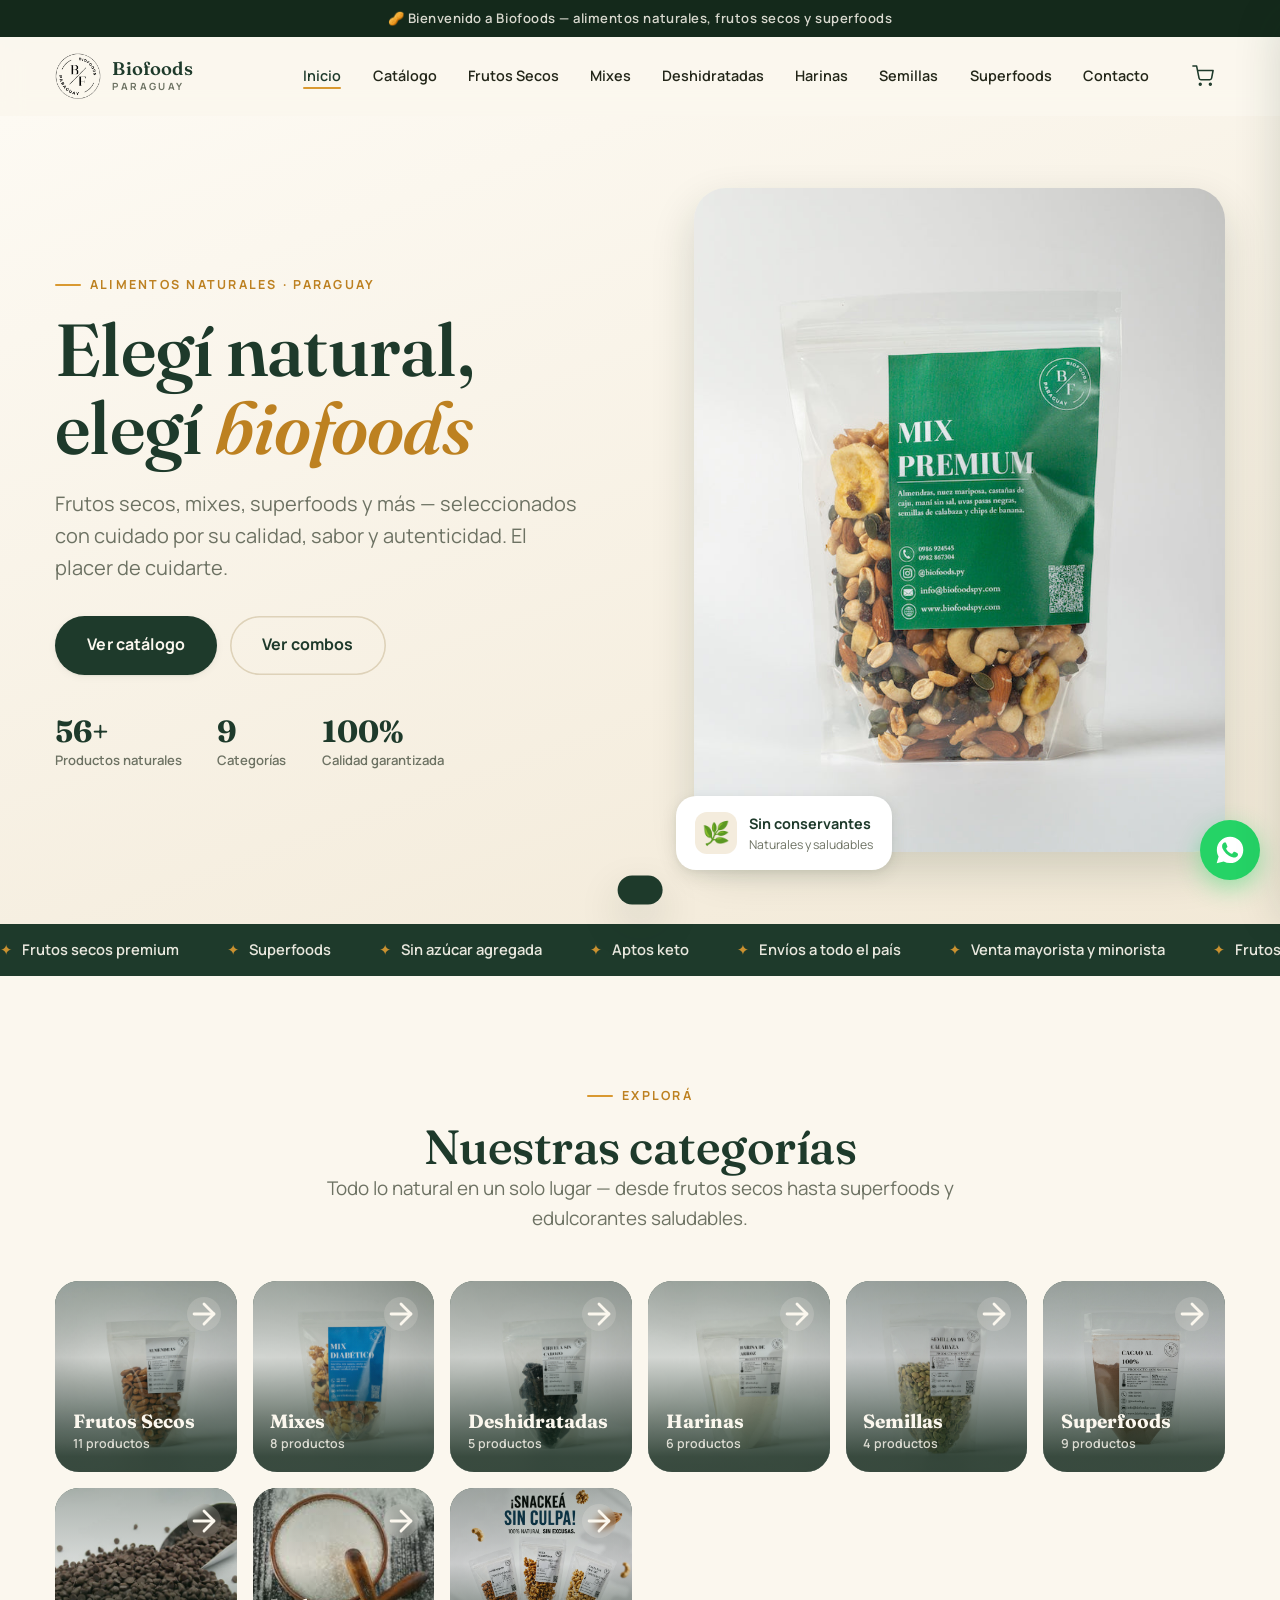
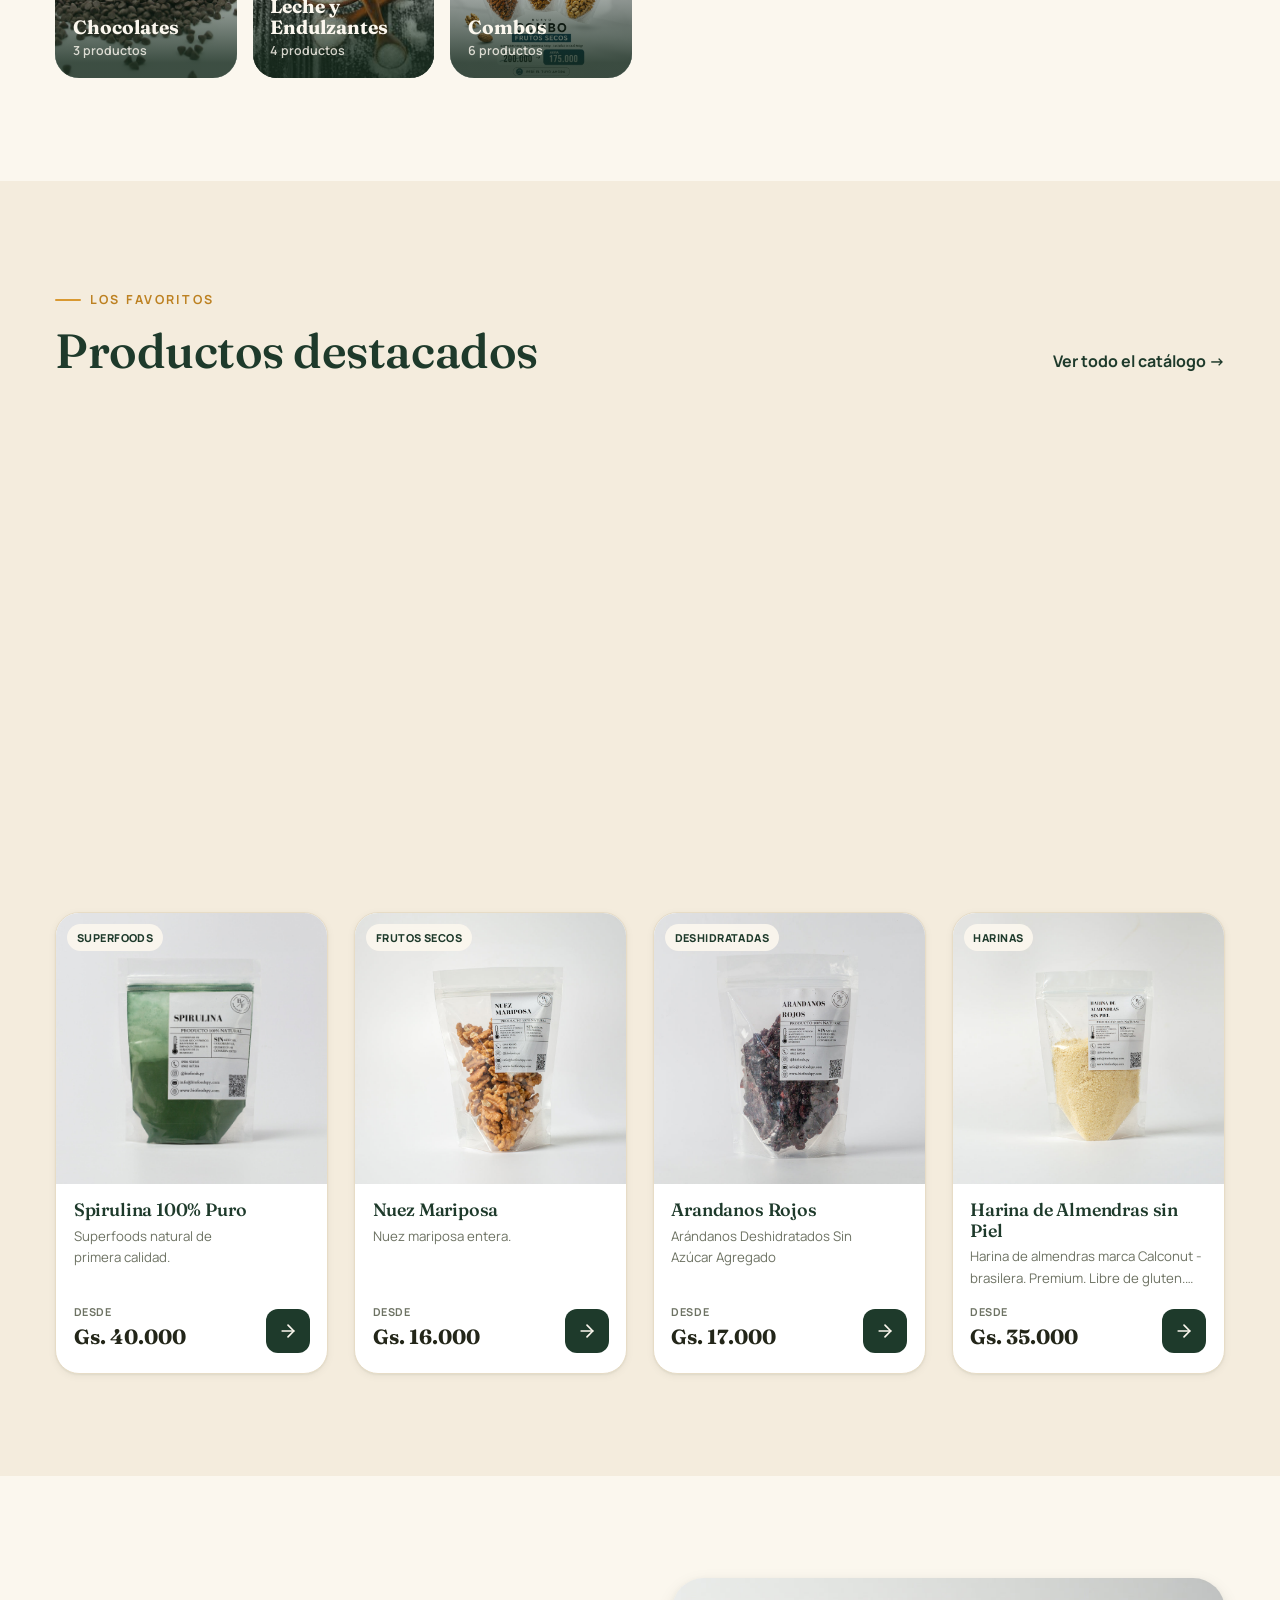
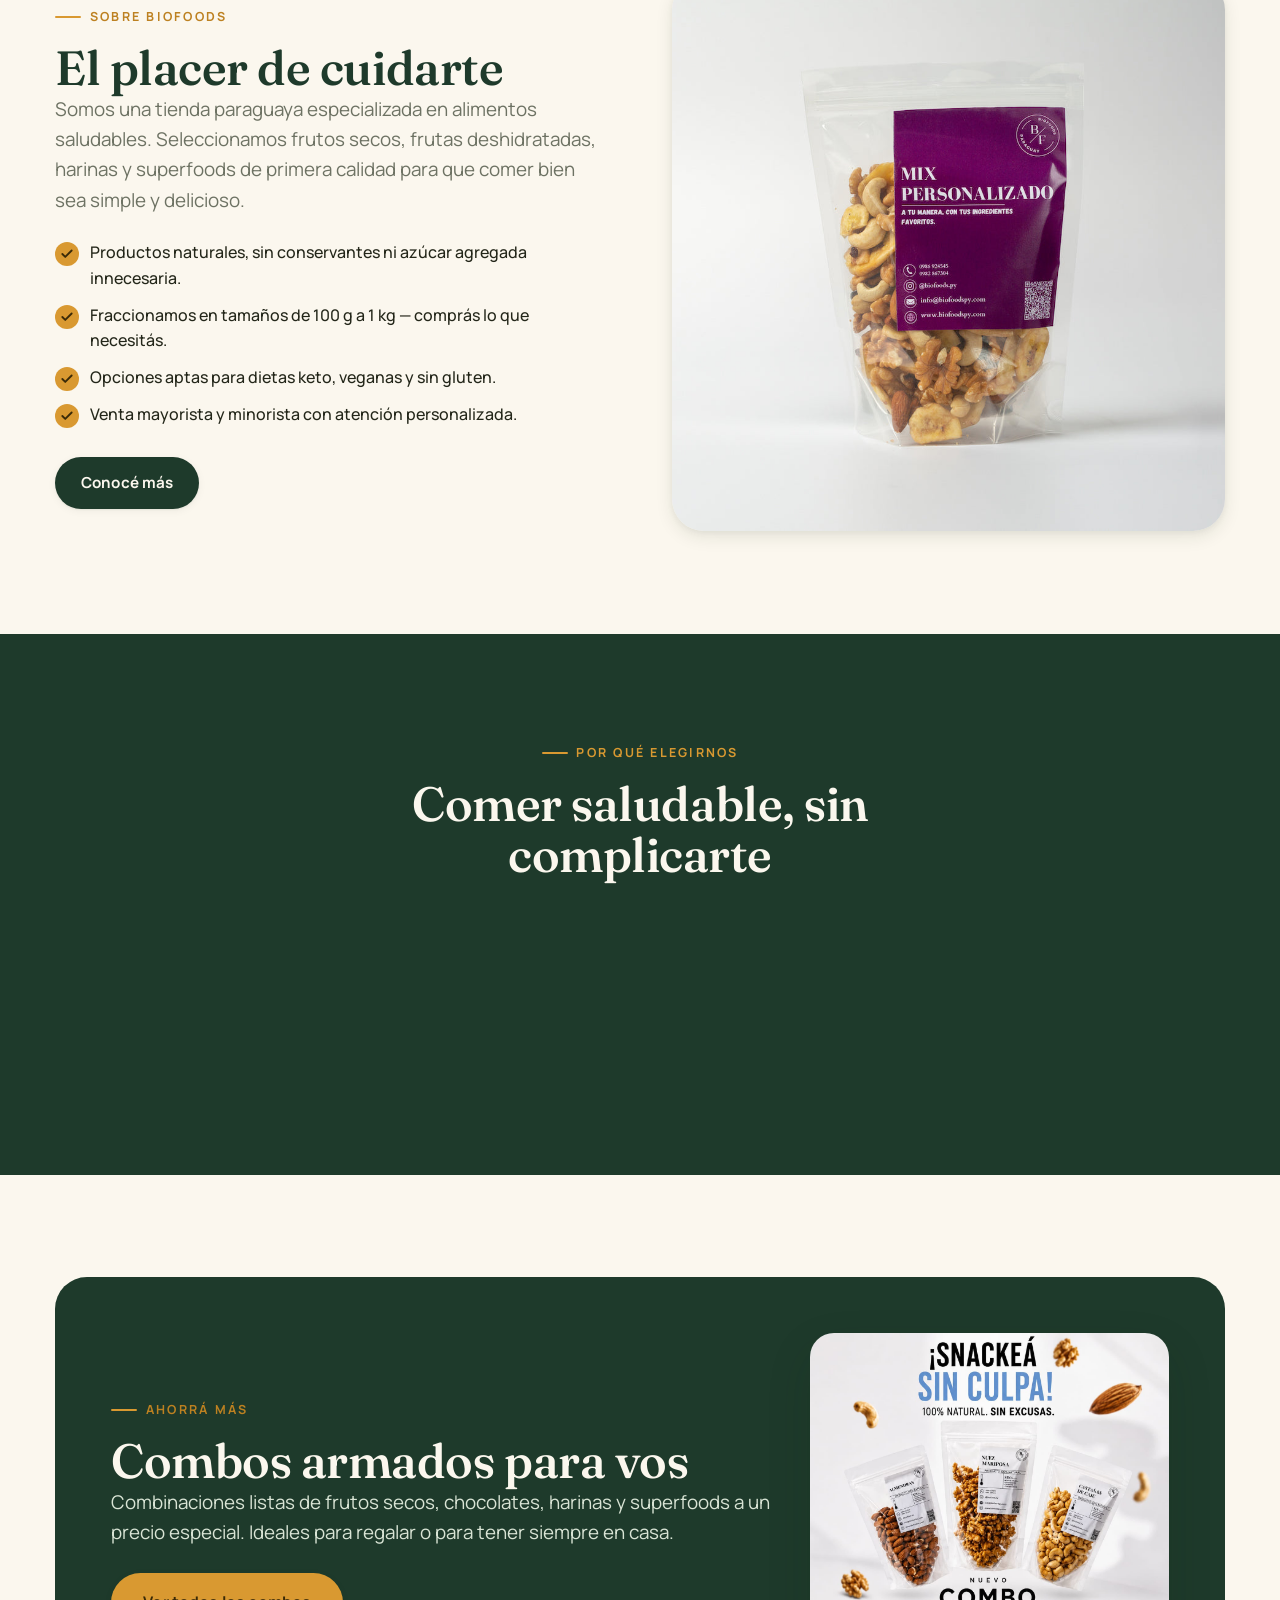
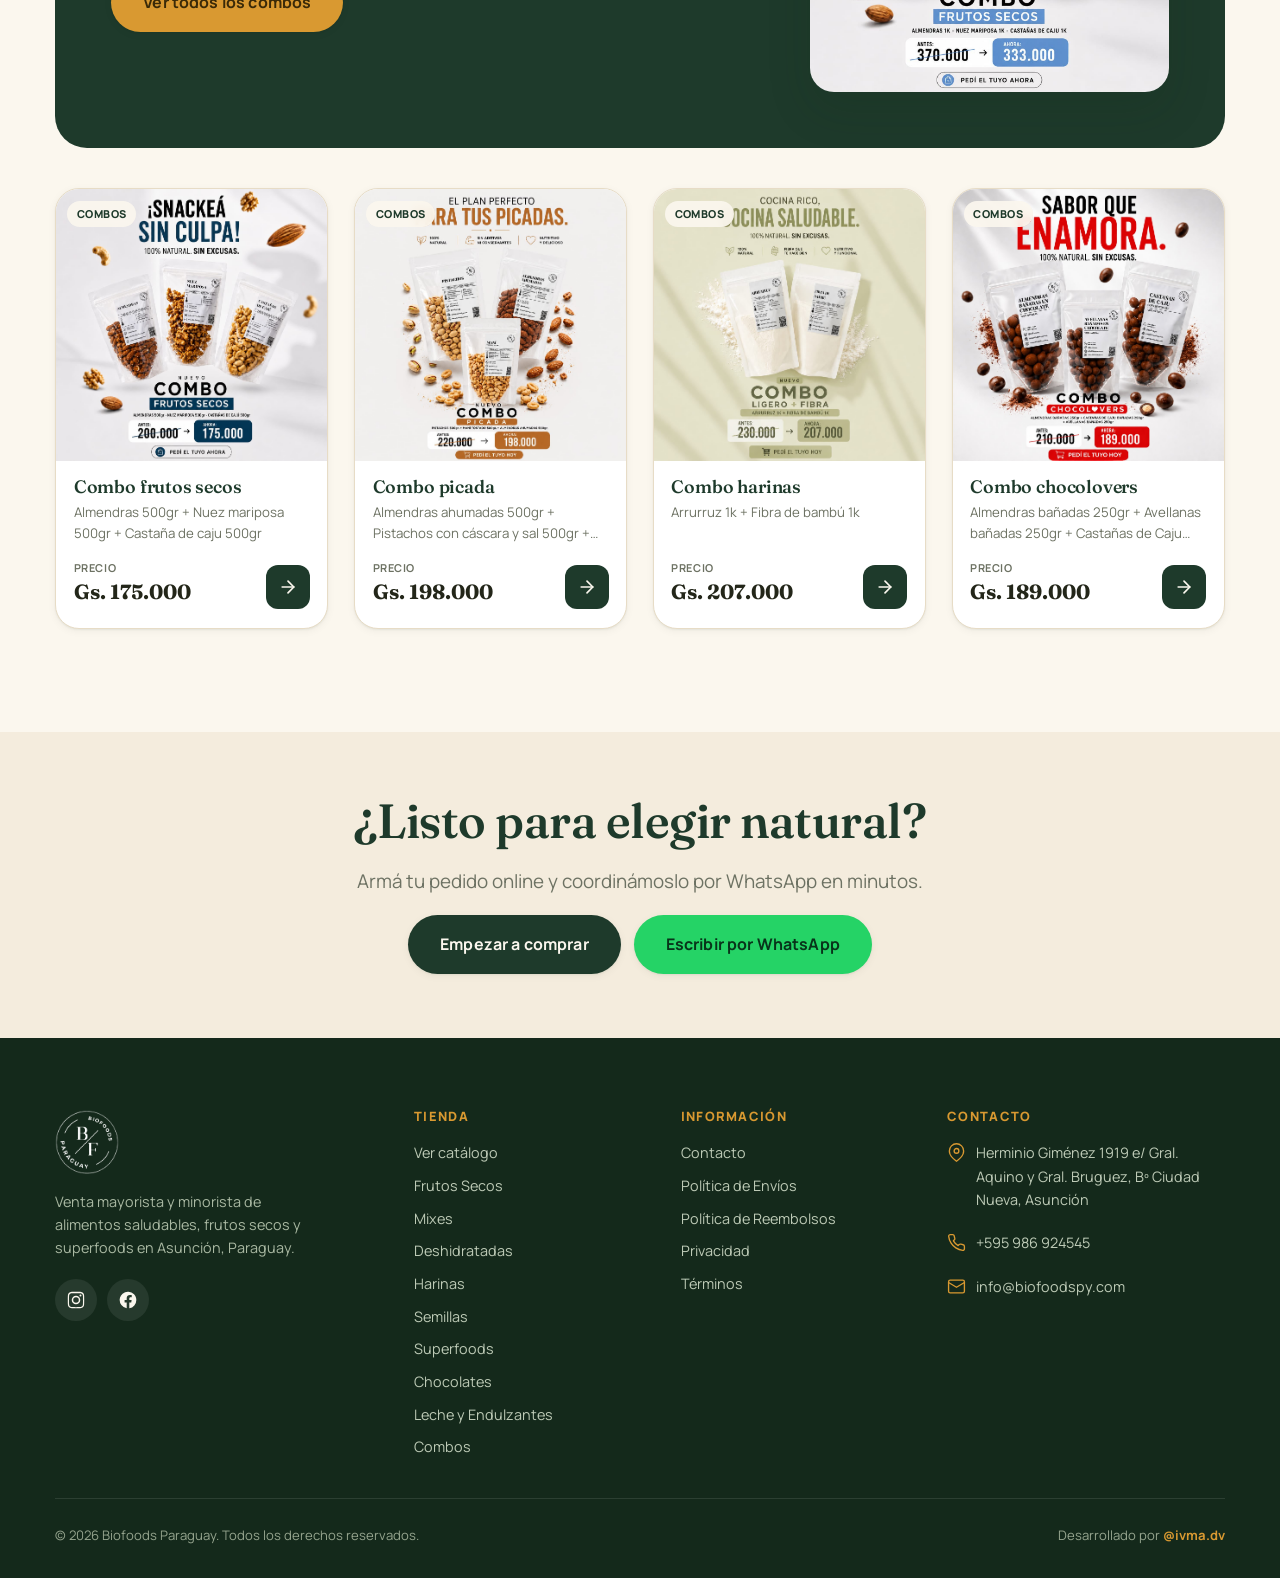
==== index.html @ 7084b458 "Rediseño completo del sitio Biofoods Paraguay (2026) Reconstrucción front-end vanilla (HTML/CSS/JS) " ====
<!DOCTYPE html>
<html lang="es">
<head>
<meta charset="UTF-8">
<meta name="viewport" content="width=device-width, initial-scale=1.0">
<title>Biofoods Paraguay — Frutos secos, superfoods y alimentos naturales</title>
<meta name="description" content="Venta mayorista y minorista de frutos secos, mixes, frutas deshidratadas, harinas y superfoods en Asunción, Paraguay. Elegí natural, elegí Biofoods.">
<link rel="icon" href="assets/img/logo-black.png">
<link rel="preconnect" href="https://fonts.googleapis.com">
<link rel="preconnect" href="https://fonts.gstatic.com" crossorigin>
<link href="https://fonts.googleapis.com/css2?family=Fraunces:opsz,wght@9..144,400;9..144,500;9..144,560;9..144,600&family=Manrope:wght@400;500;600;700;800&display=swap" rel="stylesheet">
<link rel="stylesheet" href="css/styles.css">
</head>
<body data-page="home">
<div id="header-root"></div>

<main>
  <!-- HERO -->
  <section class="hero">
    <div class="container hero__grid">
      <div class="hero__content" data-reveal>
        <span class="eyebrow">Alimentos naturales · Paraguay</span>
        <h1>Elegí natural,<br>elegí <em>biofoods</em></h1>
        <p class="hero__lead">Frutos secos, mixes, superfoods y más — seleccionados con cuidado por su calidad, sabor y autenticidad. El placer de cuidarte.</p>
        <div class="hero__cta">
          <a class="btn btn--lg" href="catalogo.html">Ver catálogo</a>
          <a class="btn btn--ghost btn--lg" href="catalogo.html?cat=combos">Ver combos</a>
        </div>
        <div class="hero__stats">
          <div class="hero__stat"><b>56+</b><span>Productos naturales</span></div>
          <div class="hero__stat"><b>9</b><span>Categorías</span></div>
          <div class="hero__stat"><b>100%</b><span>Calidad garantizada</span></div>
        </div>
      </div>
      <div class="hero__visual" data-reveal data-delay="1">
        <img src="assets/img/mix-premium-1.jpg" alt="Selección de frutos secos y mix Biofoods">
        <div class="hero__badge">
          <span class="dot">🌿</span>
          <span><b>Sin conservantes</b><span>Naturales y saludables</span></span>
        </div>
      </div>
    </div>
  </section>

  <!-- TRUST MARQUEE -->
  <div class="trust" aria-hidden="true">
    <div class="trust__track">
      <span>Frutos secos premium</span><span>Superfoods</span><span>Sin azúcar agregada</span><span>Aptos keto</span><span>Envíos a todo el país</span><span>Venta mayorista y minorista</span>
      <span>Frutos secos premium</span><span>Superfoods</span><span>Sin azúcar agregada</span><span>Aptos keto</span><span>Envíos a todo el país</span><span>Venta mayorista y minorista</span>
    </div>
  </div>

  <!-- CATEGORIES -->
  <section class="section">
    <div class="container">
      <div class="section-head center">
        <span class="eyebrow">Explorá</span>
        <h2>Nuestras categorías</h2>
        <p class="lead">Todo lo natural en un solo lugar — desde frutos secos hasta superfoods y edulcorantes saludables.</p>
      </div>
      <div class="cat-grid" id="homeCats"></div>
    </div>
  </section>

  <!-- FEATURED -->
  <section class="section bg-cream2">
    <div class="container">
      <div class="section-head" style="display:flex;justify-content:space-between;align-items:flex-end;max-width:none;gap:1rem;flex-wrap:wrap">
        <div>
          <span class="eyebrow">Los favoritos</span>
          <h2>Productos destacados</h2>
        </div>
        <a class="link-arrow" href="catalogo.html">Ver todo el catálogo →</a>
      </div>
      <div class="product-grid" id="homeFeatured"></div>
    </div>
  </section>

  <!-- ABOUT / SPLIT -->
  <section class="section">
    <div class="container split">
      <div class="split__content" data-reveal>
        <span class="eyebrow">Sobre Biofoods</span>
        <h2>El placer de cuidarte</h2>
        <p class="lead">Somos una tienda paraguaya especializada en alimentos saludables. Seleccionamos frutos secos, frutas deshidratadas, harinas y superfoods de primera calidad para que comer bien sea simple y delicioso.</p>
        <ul class="check-list">
          <li>Productos naturales, sin conservantes ni azúcar agregada innecesaria.</li>
          <li>Fraccionamos en tamaños de 100 g a 1 kg — comprás lo que necesitás.</li>
          <li>Opciones aptas para dietas keto, veganas y sin gluten.</li>
          <li>Venta mayorista y minorista con atención personalizada.</li>
        </ul>
        <a class="btn" href="contacto.html" style="margin-top:1.8rem">Conocé más</a>
      </div>
      <div class="split__media" data-reveal data-delay="1">
        <img src="assets/img/mix-personalizado.jpg" alt="Mix personalizado de frutos secos Biofoods">
      </div>
    </div>
  </section>

  <!-- BENEFITS -->
  <section class="section bg-forest">
    <div class="container">
      <div class="section-head center">
        <span class="eyebrow">Por qué elegirnos</span>
        <h2>Comer saludable, sin complicarte</h2>
      </div>
      <div class="benefits">
        <div class="benefit" data-reveal><div class="benefit__ic">🌱</div><h3>100% natural</h3><p>Seleccionamos cada producto por su calidad, frescura y autenticidad.</p></div>
        <div class="benefit" data-reveal data-delay="1"><div class="benefit__ic">🚚</div><h3>Envíos a todo el país</h3><p>Recibí tu pedido en 1 a 7 días hábiles, o retiralo en nuestro local.</p></div>
        <div class="benefit" data-reveal data-delay="2"><div class="benefit__ic">💬</div><h3>Atención directa</h3><p>Te acompañamos por WhatsApp antes, durante y después de tu compra.</p></div>
        <div class="benefit" data-reveal data-delay="3"><div class="benefit__ic">🥇</div><h3>Mayorista y minorista</h3><p>Precios y tamaños pensados para tu casa o tu emprendimiento.</p></div>
      </div>
    </div>
  </section>

  <!-- COMBOS -->
  <section class="section">
    <div class="container">
      <div class="combo-cta" data-reveal>
        <div>
          <span class="eyebrow">Ahorrá más</span>
          <h2>Combos armados para vos</h2>
          <p class="lead" style="color:#d9e4d5;margin-bottom:1.6rem">Combinaciones listas de frutos secos, chocolates, harinas y superfoods a un precio especial. Ideales para regalar o para tener siempre en casa.</p>
          <a class="btn btn--amber btn--lg" href="catalogo.html?cat=combos">Ver todos los combos</a>
        </div>
        <div class="combo-cta__img"><img src="assets/img/almendras.jpg" alt="Combo de frutos secos Biofoods"></div>
      </div>
      <div class="product-grid" id="homeCombos" style="margin-top:2.5rem"></div>
    </div>
  </section>

  <!-- CTA -->
  <section class="section--tight bg-cream2">
    <div class="container" style="text-align:center;display:flex;flex-direction:column;align-items:center;gap:1.2rem" data-reveal>
      <h2>¿Listo para elegir natural?</h2>
      <p class="lead" style="text-align:center">Armá tu pedido online y coordinámoslo por WhatsApp en minutos.</p>
      <div style="display:flex;gap:.8rem;flex-wrap:wrap;justify-content:center">
        <a class="btn btn--lg" href="catalogo.html">Empezar a comprar</a>
        <a class="btn btn--wa btn--lg" href="https://wa.me/595986924545?text=Hola%20Biofoods!%20Quiero%20hacer%20un%20pedido%20%F0%9F%A5%9C" target="_blank" rel="noopener">Escribir por WhatsApp</a>
      </div>
    </div>
  </section>
</main>

<div id="footer-root"></div>
<script src="js/catalog-data.js"></script>
<script src="js/app.js"></script>
</body>
</html>
---- css/styles.css ----
/* =========================================================
   Biofoods Paraguay — Rediseño 2026
   Design system: Forest green + warm cream + honey amber
   Fraunces (display) + Manrope (text)
   ========================================================= */

/* ---------- Reset ---------- */
*,*::before,*::after{box-sizing:border-box;margin:0;padding:0}
html{-webkit-text-size-adjust:100%;scroll-behavior:smooth}
img,svg,video{display:block;max-width:100%;height:auto}
button,input,select,textarea{font:inherit;color:inherit}
button{cursor:pointer;background:none;border:none}
a{color:inherit;text-decoration:none}
ul{list-style:none}
:focus-visible{outline:2px solid var(--forest);outline-offset:3px;border-radius:4px}

/* ---------- Tokens ---------- */
:root{
  --forest:#1e3a2b;
  --forest-600:#2f5340;
  --forest-500:#3c6650;
  --pine:#14291b;
  --cream:#fbf7ee;
  --cream-2:#f4ecdd;
  --sand:#e7dcc6;
  --sand-line:#ded2b9;
  --amber:#d99931;
  --amber-600:#bd8121;
  --terracotta:#bd6440;
  --ink:#232619;
  --muted:#6d7263;
  --white:#fff;

  --font-display:"Fraunces",Georgia,"Times New Roman",serif;
  --font-sans:"Manrope",system-ui,-apple-system,Segoe UI,Roboto,sans-serif;

  --maxw:1240px;
  --gap:clamp(1rem,3vw,2rem);
  --radius:14px;
  --radius-lg:24px;
  --radius-xl:32px;
  --shadow-sm:0 1px 2px rgba(20,41,27,.06),0 2px 8px rgba(20,41,27,.05);
  --shadow-md:0 6px 18px rgba(20,41,27,.09),0 2px 6px rgba(20,41,27,.05);
  --shadow-lg:0 18px 44px rgba(20,41,27,.16);
  --ease:cubic-bezier(.22,.61,.36,1);
  --header-h:78px;
}

/* ---------- Base ---------- */
body{
  font-family:var(--font-sans);
  color:var(--ink);
  background:var(--cream);
  line-height:1.6;
  font-size:1rem;
  -webkit-font-smoothing:antialiased;
  overflow-x:clip;
}
html{overflow-x:clip}
body.no-scroll{overflow:hidden}

h1,h2,h3,h4{font-family:var(--font-display);font-weight:560;line-height:1.06;letter-spacing:-.01em;color:var(--forest)}
h1{font-size:clamp(2.4rem,6vw,4.6rem)}
h2{font-size:clamp(1.9rem,4.2vw,3rem)}
h3{font-size:clamp(1.25rem,2.4vw,1.7rem)}
p{text-wrap:pretty}

.container{max-width:var(--maxw);margin-inline:auto;padding-inline:clamp(1.1rem,4vw,2.2rem)}
.section{padding-block:clamp(3.5rem,8vw,6.5rem)}
.section--tight{padding-block:clamp(2.5rem,5vw,4rem)}
.bg-cream2{background:var(--cream-2)}
.bg-forest{background:var(--forest);color:var(--cream)}
.bg-forest h1,.bg-forest h2,.bg-forest h3{color:var(--cream)}

.eyebrow{
  font-family:var(--font-sans);font-weight:700;font-size:.78rem;
  letter-spacing:.18em;text-transform:uppercase;color:var(--amber-600);
  display:inline-flex;align-items:center;gap:.55rem;margin-bottom:1rem;
}
.eyebrow::before{content:"";width:26px;height:2px;background:var(--amber);border-radius:2px}
.bg-forest .eyebrow{color:var(--amber)}
.lead{font-size:clamp(1.02rem,1.6vw,1.18rem);color:var(--muted);max-width:56ch}
.bg-forest .lead{color:#d9e4d5}

.section-head{max-width:640px;margin-bottom:clamp(2rem,4vw,3rem)}
.section-head.center{margin-inline:auto;text-align:center}
.section-head.center .eyebrow{justify-content:center}
.section-head.center .lead{margin-inline:auto}

/* ---------- Buttons ---------- */
.btn{
  --bg:var(--forest);--fg:var(--cream);
  display:inline-flex;align-items:center;justify-content:center;gap:.55rem;
  background:var(--bg);color:var(--fg);
  font-weight:700;font-size:.95rem;letter-spacing:.01em;
  padding:.92em 1.7em;border-radius:100px;
  transition:transform .25s var(--ease),box-shadow .25s var(--ease),background .25s var(--ease);
  box-shadow:var(--shadow-sm);white-space:nowrap;
}
.btn:hover{transform:translateY(-2px);box-shadow:var(--shadow-md);background:var(--forest-600)}
.btn:active{transform:translateY(0)}
.btn--amber{--bg:var(--amber);--fg:#3a2a08}
.btn--amber:hover{background:var(--amber-600)}
.btn--ghost{--bg:transparent;--fg:var(--forest);box-shadow:inset 0 0 0 1.6px var(--sand-line)}
.btn--ghost:hover{background:var(--white);box-shadow:inset 0 0 0 1.6px var(--forest)}
.btn--light{--bg:var(--cream);--fg:var(--forest)}
.btn--light:hover{background:#fff}
.btn--wa{--bg:#25d366;--fg:#08331a}
.btn--wa:hover{background:#1eb257}
.btn--block{width:100%}
.btn--lg{padding:1.05em 2em;font-size:1rem}
.btn svg{width:1.15em;height:1.15em}

.link-arrow{display:inline-flex;align-items:center;gap:.4rem;font-weight:700;color:var(--forest);
  border-bottom:2px solid transparent;transition:gap .25s var(--ease),border-color .25s}
.link-arrow:hover{gap:.7rem;border-color:var(--amber)}

/* ---------- Header ---------- */
.site-header{position:sticky;top:0;z-index:60;
  background:color-mix(in srgb,var(--cream) 88%,transparent);
  backdrop-filter:blur(12px);-webkit-backdrop-filter:blur(12px);
  border-bottom:1px solid transparent;transition:box-shadow .3s var(--ease),border-color .3s,background .3s}
.site-header.scrolled{box-shadow:0 6px 24px rgba(20,41,27,.07);border-color:var(--sand-line);
  background:color-mix(in srgb,var(--cream) 94%,transparent)}
.header-bar{display:flex;align-items:center;gap:1.2rem;height:var(--header-h)}
.brand{display:flex;align-items:center;gap:.7rem;flex-shrink:0}
.brand img{width:46px;height:46px}
.brand__text{display:flex;flex-direction:column;line-height:1}
.brand__name{font-family:var(--font-display);font-weight:600;font-size:1.15rem;color:var(--forest);letter-spacing:.01em}
.brand__tag{font-size:.62rem;letter-spacing:.24em;text-transform:uppercase;color:var(--muted);font-weight:700;margin-top:3px}

.main-nav{margin-left:auto}
.main-nav ul{display:flex;align-items:center;gap:.35rem}
.main-nav a{font-weight:600;font-size:.9rem;padding:.55rem .8rem;border-radius:100px;color:var(--ink);
  transition:background .2s,color .2s;position:relative}
.main-nav a:hover{background:var(--cream-2);color:var(--forest)}
.main-nav a.active{color:var(--forest)}
.main-nav a.active::after{content:"";position:absolute;left:.8rem;right:.8rem;bottom:.34rem;height:2px;background:var(--amber);border-radius:2px}

.header-actions{display:flex;align-items:center;gap:.35rem}
.icon-btn{width:44px;height:44px;border-radius:50%;display:grid;place-items:center;color:var(--forest);
  transition:background .2s,transform .2s;position:relative}
.icon-btn:hover{background:var(--cream-2)}
.icon-btn svg{width:22px;height:22px;stroke-width:1.7}
.cart-count{position:absolute;top:4px;right:3px;min-width:19px;height:19px;padding:0 5px;border-radius:100px;
  background:var(--amber);color:#3a2a08;font-size:.68rem;font-weight:800;display:grid;place-items:center;
  transform:scale(0);transition:transform .3s var(--ease)}
.cart-count.show{transform:scale(1)}
.nav-toggle{display:none}

/* Mobile menu */
.mobile-nav{position:fixed;inset:0;z-index:70;background:var(--cream);padding:1.2rem;
  transform:translateX(100%);transition:transform .38s var(--ease);display:flex;flex-direction:column;visibility:hidden}
.mobile-nav.open{transform:translateX(0);visibility:visible}
.mobile-nav__top{display:flex;justify-content:space-between;align-items:center;height:var(--header-h)}
.mobile-nav ul{margin-top:1rem;display:flex;flex-direction:column;gap:.2rem}
.mobile-nav a{display:block;font-family:var(--font-display);font-size:1.5rem;color:var(--forest);
  padding:.7rem .4rem;border-bottom:1px solid var(--sand)}
.mobile-nav__footer{margin-top:auto;display:flex;gap:.8rem;padding-top:1.2rem}

/* ---------- Announcement ---------- */
.announce{background:var(--pine);color:var(--cream);text-align:center;font-size:.82rem;font-weight:600;
  letter-spacing:.04em;padding:.5rem 1rem}
.announce span{opacity:.85}

/* ---------- Hero ---------- */
.hero{position:relative;overflow:hidden;background:linear-gradient(160deg,#fdfaf3,#f2e9d7)}
.hero__grid{display:grid;grid-template-columns:1.05fr .95fr;gap:clamp(1.5rem,4vw,3.5rem);align-items:center;
  padding-block:clamp(2.5rem,6vw,4.5rem)}
.hero__content{max-width:33rem}
.hero h1{margin-bottom:1.3rem}
.hero h1 em{font-style:italic;color:var(--amber-600)}
.hero__lead{font-size:clamp(1.05rem,1.7vw,1.25rem);color:var(--muted);margin-bottom:2rem}
.hero__cta{display:flex;flex-wrap:wrap;gap:.8rem}
.hero__stats{display:flex;gap:2.2rem;margin-top:2.6rem;flex-wrap:wrap}
.hero__stat b{font-family:var(--font-display);font-size:1.9rem;color:var(--forest);display:block;line-height:1}
.hero__stat span{font-size:.82rem;color:var(--muted);font-weight:600}
.hero__visual{position:relative}
.hero__visual img{width:100%;border-radius:var(--radius-xl);box-shadow:var(--shadow-lg);object-fit:cover;aspect-ratio:4/5}
.hero__badge{position:absolute;bottom:-18px;left:-18px;background:var(--white);border-radius:20px;
  padding:1rem 1.2rem;box-shadow:var(--shadow-md);display:flex;align-items:center;gap:.75rem;max-width:230px}
.hero__badge .dot{width:42px;height:42px;border-radius:12px;background:var(--cream-2);display:grid;place-items:center;font-size:1.4rem;flex-shrink:0}
.hero__badge b{display:block;font-size:.9rem;color:var(--forest)}
.hero__badge span{font-size:.76rem;color:var(--muted)}
.hero__leaf{position:absolute;font-size:2rem;opacity:.5;animation:float 6s ease-in-out infinite}

@keyframes float{0%,100%{transform:translateY(0) rotate(0)}50%{transform:translateY(-12px) rotate(6deg)}}

/* ---------- Marquee / trust strip ---------- */
.trust{background:var(--forest);color:var(--cream);overflow:hidden;padding:.9rem 0}
.trust__track{display:flex;gap:3rem;width:max-content;animation:marquee 28s linear infinite}
.trust__track span{display:inline-flex;align-items:center;gap:.6rem;font-weight:600;font-size:.92rem;white-space:nowrap;opacity:.92}
.trust__track span::before{content:"✦";color:var(--amber)}
@keyframes marquee{to{transform:translateX(-50%)}}

/* ---------- Category tiles ---------- */
.cat-grid{display:grid;grid-template-columns:repeat(auto-fill,minmax(180px,1fr));gap:1rem}
.cat-tile{position:relative;border-radius:var(--radius-lg);overflow:hidden;background:var(--forest);
  aspect-ratio:1/1.05;display:flex;flex-direction:column;justify-content:flex-end;padding:1.1rem;
  color:var(--cream);isolation:isolate;transition:transform .35s var(--ease),box-shadow .35s var(--ease)}
.cat-tile img{position:absolute;inset:0;width:100%;height:100%;object-fit:cover;z-index:-2;transition:transform .6s var(--ease)}
.cat-tile::after{content:"";position:absolute;inset:0;z-index:-1;
  background:linear-gradient(to top,rgba(20,41,27,.82) 8%,rgba(20,41,27,.15) 60%,rgba(20,41,27,.35))}
.cat-tile:hover{transform:translateY(-6px);box-shadow:var(--shadow-lg)}
.cat-tile:hover img{transform:scale(1.08)}
.cat-tile b{font-family:var(--font-display);font-size:1.2rem;line-height:1.1}
.cat-tile small{font-size:.78rem;opacity:.82;font-weight:600;margin-top:.15rem}
.cat-tile .arrow{position:absolute;top:1rem;right:1rem;width:34px;height:34px;border-radius:50%;
  background:rgba(251,247,238,.16);backdrop-filter:blur(4px);display:grid;place-items:center;
  transition:background .3s,transform .3s}
.cat-tile:hover .arrow{background:var(--amber);color:#3a2a08;transform:rotate(-45deg)}

/* ---------- Product card ---------- */
.product-grid{display:grid;grid-template-columns:repeat(auto-fill,minmax(230px,1fr));gap:clamp(1rem,2.2vw,1.6rem)}
.card{background:var(--white);border-radius:var(--radius-lg);overflow:hidden;box-shadow:var(--shadow-sm);
  border:1px solid var(--sand);display:flex;flex-direction:column;
  transition:transform .3s var(--ease),box-shadow .3s var(--ease),border-color .3s}
.card:hover{transform:translateY(-6px);box-shadow:var(--shadow-md);border-color:var(--sand-line)}
.card__media{position:relative;aspect-ratio:1/1;background:var(--cream-2);overflow:hidden}
.card__media img{width:100%;height:100%;object-fit:cover;transition:transform .55s var(--ease)}
.card:hover .card__media img{transform:scale(1.06)}
.card__cat{position:absolute;top:.7rem;left:.7rem;background:rgba(251,247,238,.92);color:var(--forest);
  font-size:.68rem;font-weight:800;letter-spacing:.04em;text-transform:uppercase;padding:.28rem .6rem;border-radius:100px;backdrop-filter:blur(4px)}
.card__quick{position:absolute;inset-inline:.7rem;bottom:.7rem;transform:translateY(130%);opacity:0;
  transition:transform .35s var(--ease),opacity .35s var(--ease)}
.card:hover .card__quick{transform:translateY(0);opacity:1}
.card__body{padding:1rem 1.1rem 1.2rem;display:flex;flex-direction:column;flex:1}
.card__title{font-family:var(--font-display);font-size:1.12rem;color:var(--forest);line-height:1.15;margin-bottom:.3rem}
.card__desc{font-size:.83rem;color:var(--muted);margin-bottom:.9rem;display:-webkit-box;-webkit-line-clamp:2;-webkit-box-orient:vertical;overflow:hidden;min-height:2.1em}
.card__foot{margin-top:auto;display:flex;align-items:flex-end;justify-content:space-between;gap:.6rem}
.card__price small{display:block;font-size:.68rem;color:var(--muted);font-weight:700;text-transform:uppercase;letter-spacing:.05em}
.card__price b{font-family:var(--font-display);font-size:1.28rem;color:var(--ink)}
.card__add{width:44px;height:44px;border-radius:12px;background:var(--forest);color:var(--cream);display:grid;place-items:center;
  transition:background .25s,transform .25s}
.card__add:hover{background:var(--amber);color:#3a2a08;transform:scale(1.06)}
.card__add svg{width:20px;height:20px}

/* ---------- Benefits ---------- */
.benefits{display:grid;grid-template-columns:repeat(auto-fit,minmax(220px,1fr));gap:1.4rem}
.benefit{text-align:left}
.benefit__ic{width:56px;height:56px;border-radius:16px;background:var(--cream-2);display:grid;place-items:center;font-size:1.7rem;margin-bottom:1rem}
.bg-forest .benefit__ic{background:var(--forest-600)}
.benefit h3{font-size:1.15rem;margin-bottom:.4rem}
.benefit p{font-size:.9rem;color:var(--muted)}
.bg-forest .benefit p{color:#cddac8}

/* ---------- Split / about ---------- */
.split{display:grid;grid-template-columns:1fr 1fr;gap:clamp(2rem,5vw,4rem);align-items:center}
.split__media img{border-radius:var(--radius-xl);box-shadow:var(--shadow-md);width:100%;aspect-ratio:1/1;object-fit:cover}
.check-list{display:grid;gap:.7rem;margin-top:1.6rem}
.check-list li{display:flex;gap:.7rem;align-items:flex-start;font-weight:500}
.check-list li::before{content:"";flex-shrink:0;width:24px;height:24px;border-radius:50%;margin-top:2px;
  background:var(--amber) url("data:image/svg+xml,%3Csvg xmlns='http://www.w3.org/2000/svg' viewBox='0 0 24 24' fill='none' stroke='%233a2a08' stroke-width='3.2' stroke-linecap='round' stroke-linejoin='round'%3E%3Cpolyline points='20 6 9 17 4 12'/%3E%3C/svg%3E") center/14px no-repeat}

/* ---------- Combo banner ---------- */
.combo-cta{background:var(--forest);border-radius:var(--radius-xl);padding:clamp(2rem,5vw,3.5rem);
  color:var(--cream);display:grid;grid-template-columns:1.3fr .7fr;gap:2rem;align-items:center;overflow:hidden;position:relative}
.combo-cta h2{color:var(--cream)}
.combo-cta__img{position:relative}
.combo-cta__img img{border-radius:var(--radius-lg);box-shadow:var(--shadow-lg);aspect-ratio:1/1;object-fit:cover}

/* ---------- Filters bar ---------- */
.catalog-head{padding-block:clamp(2rem,5vw,3rem) 1.5rem}
.filter-bar{display:flex;flex-wrap:wrap;gap:.9rem;align-items:center;margin-bottom:1.6rem}
.search-box{position:relative;flex:1;min-width:240px}
.search-box svg{position:absolute;left:1rem;top:50%;transform:translateY(-50%);width:20px;height:20px;color:var(--muted)}
.search-box input{width:100%;padding:.85rem 1rem .85rem 2.9rem;border-radius:100px;border:1.6px solid var(--sand-line);
  background:var(--white);font-size:.95rem;transition:border-color .2s,box-shadow .2s}
.search-box input:focus{outline:none;border-color:var(--forest);box-shadow:0 0 0 4px rgba(30,58,43,.08)}
.select-wrap{position:relative}
.select-wrap select{appearance:none;padding:.85rem 2.6rem .85rem 1.2rem;border-radius:100px;border:1.6px solid var(--sand-line);
  background:var(--white);font-weight:600;font-size:.92rem;cursor:pointer}
.select-wrap::after{content:"▾";position:absolute;right:1.1rem;top:50%;transform:translateY(-50%);color:var(--muted);pointer-events:none}

.chips{display:flex;flex-wrap:wrap;gap:.5rem;margin-bottom:2rem}
.chip{padding:.5rem 1.05rem;border-radius:100px;font-weight:600;font-size:.87rem;background:var(--white);
  border:1.5px solid var(--sand-line);color:var(--ink);transition:all .2s var(--ease)}
.chip:hover{border-color:var(--forest)}
.chip.active{background:var(--forest);color:var(--cream);border-color:var(--forest)}
.chip .n{opacity:.6;font-size:.8em;margin-left:.25rem}
.chip.active .n{opacity:.85}

.result-info{color:var(--muted);font-size:.9rem;margin-bottom:1.2rem;font-weight:600}
.empty-state{text-align:center;padding:4rem 1rem;color:var(--muted)}
.empty-state span{font-size:3rem;display:block;margin-bottom:1rem}

/* ---------- Product detail ---------- */
.pd-grid{display:grid;grid-template-columns:1fr 1fr;gap:clamp(1.5rem,4vw,3.5rem);align-items:start}
.pd-gallery{position:sticky;top:calc(var(--header-h) + 1.2rem)}
.pd-main{border-radius:var(--radius-xl);overflow:hidden;background:var(--cream-2);aspect-ratio:1/1;box-shadow:var(--shadow-sm)}
.pd-main img{width:100%;height:100%;object-fit:cover}
.pd-thumbs{display:flex;gap:.7rem;margin-top:.8rem;flex-wrap:wrap}
.pd-thumbs button{width:74px;height:74px;border-radius:14px;overflow:hidden;border:2px solid transparent;background:var(--cream-2)}
.pd-thumbs button.active{border-color:var(--forest)}
.pd-thumbs img{width:100%;height:100%;object-fit:cover}
.pd-info .breadcrumb{font-size:.83rem;color:var(--muted);font-weight:600;margin-bottom:1rem;display:flex;gap:.4rem;flex-wrap:wrap}
.pd-info .breadcrumb a:hover{color:var(--forest)}
.pd-cat-tag{display:inline-block;background:var(--cream-2);color:var(--forest);font-size:.72rem;font-weight:800;
  letter-spacing:.05em;text-transform:uppercase;padding:.3rem .7rem;border-radius:100px;margin-bottom:1rem}
.pd-info h1{font-size:clamp(2rem,4vw,2.9rem);margin-bottom:1rem}
.pd-desc{color:var(--muted);font-size:1.02rem;margin-bottom:1.8rem;max-width:48ch}
.pd-price{font-family:var(--font-display);font-size:2.2rem;color:var(--forest);margin-bottom:.3rem}
.pd-price small{font-size:.9rem;color:var(--muted);font-family:var(--font-sans);font-weight:600}
.pd-section-label{font-weight:800;font-size:.8rem;letter-spacing:.08em;text-transform:uppercase;color:var(--muted);margin:1.6rem 0 .7rem}
.size-opts{display:flex;flex-wrap:wrap;gap:.6rem}
.size-opt{padding:.7rem 1.15rem;border-radius:12px;border:1.8px solid var(--sand-line);background:var(--white);
  font-weight:700;font-size:.9rem;transition:all .2s var(--ease);display:flex;flex-direction:column;align-items:center;gap:.1rem;min-width:88px}
.size-opt small{font-weight:600;font-size:.76rem;color:var(--muted)}
.size-opt:hover{border-color:var(--forest)}
.size-opt.active{border-color:var(--forest);background:var(--forest);color:var(--cream)}
.size-opt.active small{color:#cddac8}
.pd-buy{display:flex;gap:.8rem;align-items:stretch;margin-top:1.8rem;flex-wrap:wrap}
.qty{display:flex;align-items:center;border:1.8px solid var(--sand-line);border-radius:100px;overflow:hidden;background:var(--white)}
.qty button{width:46px;height:52px;font-size:1.3rem;color:var(--forest);display:grid;place-items:center;transition:background .2s}
.qty button:hover{background:var(--cream-2)}
.qty input{width:44px;text-align:center;border:none;font-weight:800;background:transparent}
.pd-meta{margin-top:2rem;border-top:1px solid var(--sand);padding-top:1.5rem;display:grid;gap:.8rem}
.pd-meta div{display:flex;gap:.7rem;align-items:center;font-size:.9rem;color:var(--muted)}
.pd-meta svg{width:22px;height:22px;color:var(--forest);flex-shrink:0}

/* ---------- Cart drawer ---------- */
.overlay{position:fixed;inset:0;background:rgba(20,41,27,.42);backdrop-filter:blur(2px);z-index:80;
  opacity:0;visibility:hidden;transition:opacity .3s,visibility .3s}
.overlay.open{opacity:1;visibility:visible}
.drawer{position:fixed;top:0;right:0;height:100dvh;width:min(430px,100%);background:var(--cream);z-index:90;
  display:flex;flex-direction:column;transform:translateX(100%);transition:transform .4s var(--ease);box-shadow:var(--shadow-lg)}
.drawer.open{transform:translateX(0)}
.drawer__head{display:flex;align-items:center;justify-content:space-between;padding:1.3rem 1.4rem;border-bottom:1px solid var(--sand)}
.drawer__head h3{font-size:1.35rem}
.drawer__body{flex:1;overflow-y:auto;padding:1.2rem 1.4rem;display:flex;flex-direction:column;gap:1rem}
.cart-item{display:grid;grid-template-columns:74px 1fr auto;gap:.9rem;align-items:center}
.cart-item img{width:74px;height:74px;border-radius:12px;object-fit:cover;background:var(--cream-2)}
.cart-item__t{font-family:var(--font-display);font-size:1rem;color:var(--forest);line-height:1.1}
.cart-item__s{font-size:.78rem;color:var(--muted);font-weight:600;margin:.15rem 0 .4rem}
.cart-item__ctrl{display:flex;align-items:center;gap:.5rem}
.cart-item__ctrl .miniqty{display:flex;align-items:center;border:1.4px solid var(--sand-line);border-radius:100px;background:var(--white)}
.cart-item__ctrl .miniqty button{width:28px;height:28px;font-size:1rem;color:var(--forest);display:grid;place-items:center}
.cart-item__ctrl .miniqty span{min-width:22px;text-align:center;font-weight:800;font-size:.85rem}
.cart-item__price{font-family:var(--font-display);font-weight:600;color:var(--ink);text-align:right;white-space:nowrap}
.cart-item__rm{font-size:.74rem;color:var(--terracotta);font-weight:700;margin-top:.35rem}
.cart-empty{text-align:center;color:var(--muted);margin:auto;padding:2rem}
.cart-empty span{font-size:3rem;display:block;margin-bottom:.8rem}
.drawer__foot{border-top:1px solid var(--sand);padding:1.3rem 1.4rem;background:var(--cream-2)}
.drawer__total{display:flex;justify-content:space-between;align-items:baseline;margin-bottom:1rem}
.drawer__total b{font-family:var(--font-display);font-size:1.7rem;color:var(--forest)}
.drawer__note{font-size:.76rem;color:var(--muted);text-align:center;margin-top:.7rem}

/* ---------- Checkout modal ---------- */
.modal{position:fixed;inset:0;z-index:100;display:grid;place-items:center;padding:1.2rem;
  opacity:0;visibility:hidden;transition:opacity .3s,visibility .3s}
.modal.open{opacity:1;visibility:visible}
.modal__box{background:var(--cream);border-radius:var(--radius-xl);width:min(500px,100%);max-height:90dvh;overflow-y:auto;
  padding:clamp(1.5rem,4vw,2.4rem);box-shadow:var(--shadow-lg);transform:translateY(20px) scale(.98);transition:transform .35s var(--ease)}
.modal.open .modal__box{transform:none}
.modal__box h3{font-size:1.7rem;margin-bottom:.4rem}
.modal__box .sub{color:var(--muted);font-size:.9rem;margin-bottom:1.6rem}
.field{margin-bottom:1.1rem}
.field label{display:block;font-weight:700;font-size:.85rem;margin-bottom:.4rem}
.field input,.field textarea{width:100%;padding:.8rem 1rem;border-radius:12px;border:1.6px solid var(--sand-line);background:var(--white);font-size:.95rem}
.field input:focus,.field textarea:focus{outline:none;border-color:var(--forest);box-shadow:0 0 0 4px rgba(30,58,43,.08)}
.toggle-group{display:grid;grid-template-columns:1fr 1fr;gap:.6rem}
.toggle-opt{border:1.8px solid var(--sand-line);border-radius:14px;padding:.9rem;text-align:center;font-weight:700;background:var(--white);transition:all .2s}
.toggle-opt small{display:block;font-weight:600;font-size:.75rem;color:var(--muted);margin-top:.15rem}
.toggle-opt.active{border-color:var(--forest);background:var(--forest);color:var(--cream)}
.toggle-opt.active small{color:#cddac8}
.deposit-box{background:var(--white);border:1px dashed var(--sand-line);border-radius:14px;padding:1rem 1.1rem;font-size:.85rem;margin:1.2rem 0}
.deposit-box b{color:var(--forest)}
.deposit-box .row{display:flex;justify-content:space-between;gap:1rem;padding:.15rem 0}
.deposit-box .row span:last-child{font-weight:700;color:var(--ink)}
.modal__close{position:absolute;top:1rem;right:1rem}

/* ---------- WhatsApp float ---------- */
.wa-float{position:fixed;right:20px;bottom:20px;z-index:55;width:60px;height:60px;border-radius:50%;
  background:#25d366;display:grid;place-items:center;box-shadow:0 8px 24px rgba(37,211,102,.45);
  transition:transform .3s var(--ease);animation:wa-pulse 2.6s infinite}
.wa-float:hover{transform:scale(1.08)}
.wa-float svg{width:32px;height:32px;fill:#fff}
@keyframes wa-pulse{0%{box-shadow:0 8px 24px rgba(37,211,102,.45),0 0 0 0 rgba(37,211,102,.5)}70%{box-shadow:0 8px 24px rgba(37,211,102,.45),0 0 0 16px rgba(37,211,102,0)}100%{box-shadow:0 8px 24px rgba(37,211,102,.45),0 0 0 0 rgba(37,211,102,0)}}

/* ---------- Footer ---------- */
.site-footer{background:var(--pine);color:#cbd6c6;padding-block:clamp(3rem,6vw,4.5rem) 2rem}
.footer-grid{display:grid;grid-template-columns:1.4fr 1fr 1fr 1.2fr;gap:2.2rem;margin-bottom:2.5rem}
.footer-brand img{width:64px;height:64px;filter:brightness(0) invert(1);margin-bottom:1rem}
.footer-brand p{font-size:.9rem;max-width:30ch;color:#a9b8a2}
.footer-col h4{font-family:var(--font-sans);font-weight:800;font-size:.8rem;letter-spacing:.1em;text-transform:uppercase;
  color:var(--amber);margin-bottom:1.1rem}
.footer-col ul{display:grid;gap:.6rem}
.footer-col a,.footer-col li{font-size:.9rem;color:#bdcab6;transition:color .2s}
.footer-col a:hover{color:var(--cream)}
.footer-contact li{display:flex;gap:.6rem;align-items:flex-start;margin-bottom:.7rem}
.footer-contact svg{width:19px;height:19px;color:var(--amber);flex-shrink:0;margin-top:2px}
.footer-social{display:flex;gap:.6rem;margin-top:1.2rem}
.footer-social a{width:42px;height:42px;border-radius:50%;background:rgba(255,255,255,.08);display:grid;place-items:center;transition:background .2s,transform .2s}
.footer-social a:hover{background:var(--amber);transform:translateY(-3px)}
.footer-social svg{width:20px;height:20px;fill:var(--cream)}
.footer-bottom{border-top:1px solid rgba(255,255,255,.1);padding-top:1.6rem;display:flex;justify-content:space-between;
  flex-wrap:wrap;gap:1rem;font-size:.82rem;color:#95a48e}
.footer-bottom a:hover{color:var(--cream)}

/* ---------- Reveal animations ---------- */
[data-reveal]{opacity:0;transform:translateY(28px);transition:opacity .7s var(--ease),transform .7s var(--ease)}
[data-reveal].in{opacity:1;transform:none}
[data-reveal][data-delay="1"]{transition-delay:.08s}
[data-reveal][data-delay="2"]{transition-delay:.16s}
[data-reveal][data-delay="3"]{transition-delay:.24s}
[data-reveal][data-delay="4"]{transition-delay:.32s}
@media (prefers-reduced-motion:reduce){
  *{animation:none!important;transition-duration:.01ms!important}
  [data-reveal]{opacity:1;transform:none}
  html{scroll-behavior:auto}
}

/* ---------- Toast ---------- */
.toast{position:fixed;left:50%;bottom:30px;transform:translate(-50%,120%);z-index:110;
  background:var(--forest);color:var(--cream);padding:.9rem 1.4rem;border-radius:100px;font-weight:700;font-size:.9rem;
  box-shadow:var(--shadow-lg);display:flex;align-items:center;gap:.6rem;transition:transform .4s var(--ease)}
.toast.show{transform:translate(-50%,0)}
.toast svg{width:20px;height:20px;color:var(--amber)}

/* ---------- Page hero (secondary) ---------- */
.page-hero{background:linear-gradient(160deg,#fdfaf3,#f0e7d4);padding-block:clamp(2.5rem,5vw,4rem)}
.page-hero h1{margin-bottom:.6rem}

/* ---------- Contact ---------- */
.contact-grid{display:grid;grid-template-columns:1fr 1fr;gap:clamp(1.5rem,4vw,3rem);align-items:start}
.contact-cards{display:grid;gap:1rem}
.contact-card{background:var(--white);border:1px solid var(--sand);border-radius:var(--radius-lg);padding:1.3rem;display:flex;gap:1rem;align-items:flex-start;transition:transform .3s var(--ease),box-shadow .3s}
.contact-card:hover{transform:translateY(-4px);box-shadow:var(--shadow-md)}
.contact-card .ic{width:50px;height:50px;border-radius:14px;background:var(--cream-2);display:grid;place-items:center;flex-shrink:0}
.contact-card .ic svg{width:24px;height:24px;color:var(--forest)}
.contact-card h4{font-family:var(--font-display);color:var(--forest);font-size:1.1rem;margin-bottom:.2rem}
.contact-card p,.contact-card a{color:var(--muted);font-size:.92rem}
.contact-card a:hover{color:var(--forest)}
.map-wrap{border-radius:var(--radius-xl);overflow:hidden;box-shadow:var(--shadow-md);border:1px solid var(--sand);min-height:420px}
.map-wrap iframe{width:100%;height:100%;min-height:420px;border:0;display:block}

/* ---------- Responsive ---------- */
@media (max-width:1000px){
  .footer-grid{grid-template-columns:1fr 1fr}
  .hero__grid{grid-template-columns:1fr;gap:2rem}
  .hero__visual{max-width:440px}
  .combo-cta{grid-template-columns:1fr}
  .pd-gallery{position:static}
}
@media (max-width:820px){
  :root{--header-h:66px}
  .main-nav,.header-actions .search-only{display:none}
  .nav-toggle{display:grid}
  .split{grid-template-columns:1fr}
  .split__media{order:-1}
  .contact-grid{grid-template-columns:1fr}
  .pd-grid{grid-template-columns:1fr}
  .hero__stats{gap:1.4rem}
}
@media (max-width:560px){
  .brand__tag{display:none}
  .footer-grid{grid-template-columns:1fr;gap:1.8rem}
  .product-grid{grid-template-columns:repeat(2,1fr);gap:.8rem}
  .card__body{padding:.8rem .85rem 1rem}
  .card__title{font-size:1rem}
  .card__add{width:38px;height:38px}
  .toggle-group{grid-template-columns:1fr}
  .hero__badge{left:0}
}
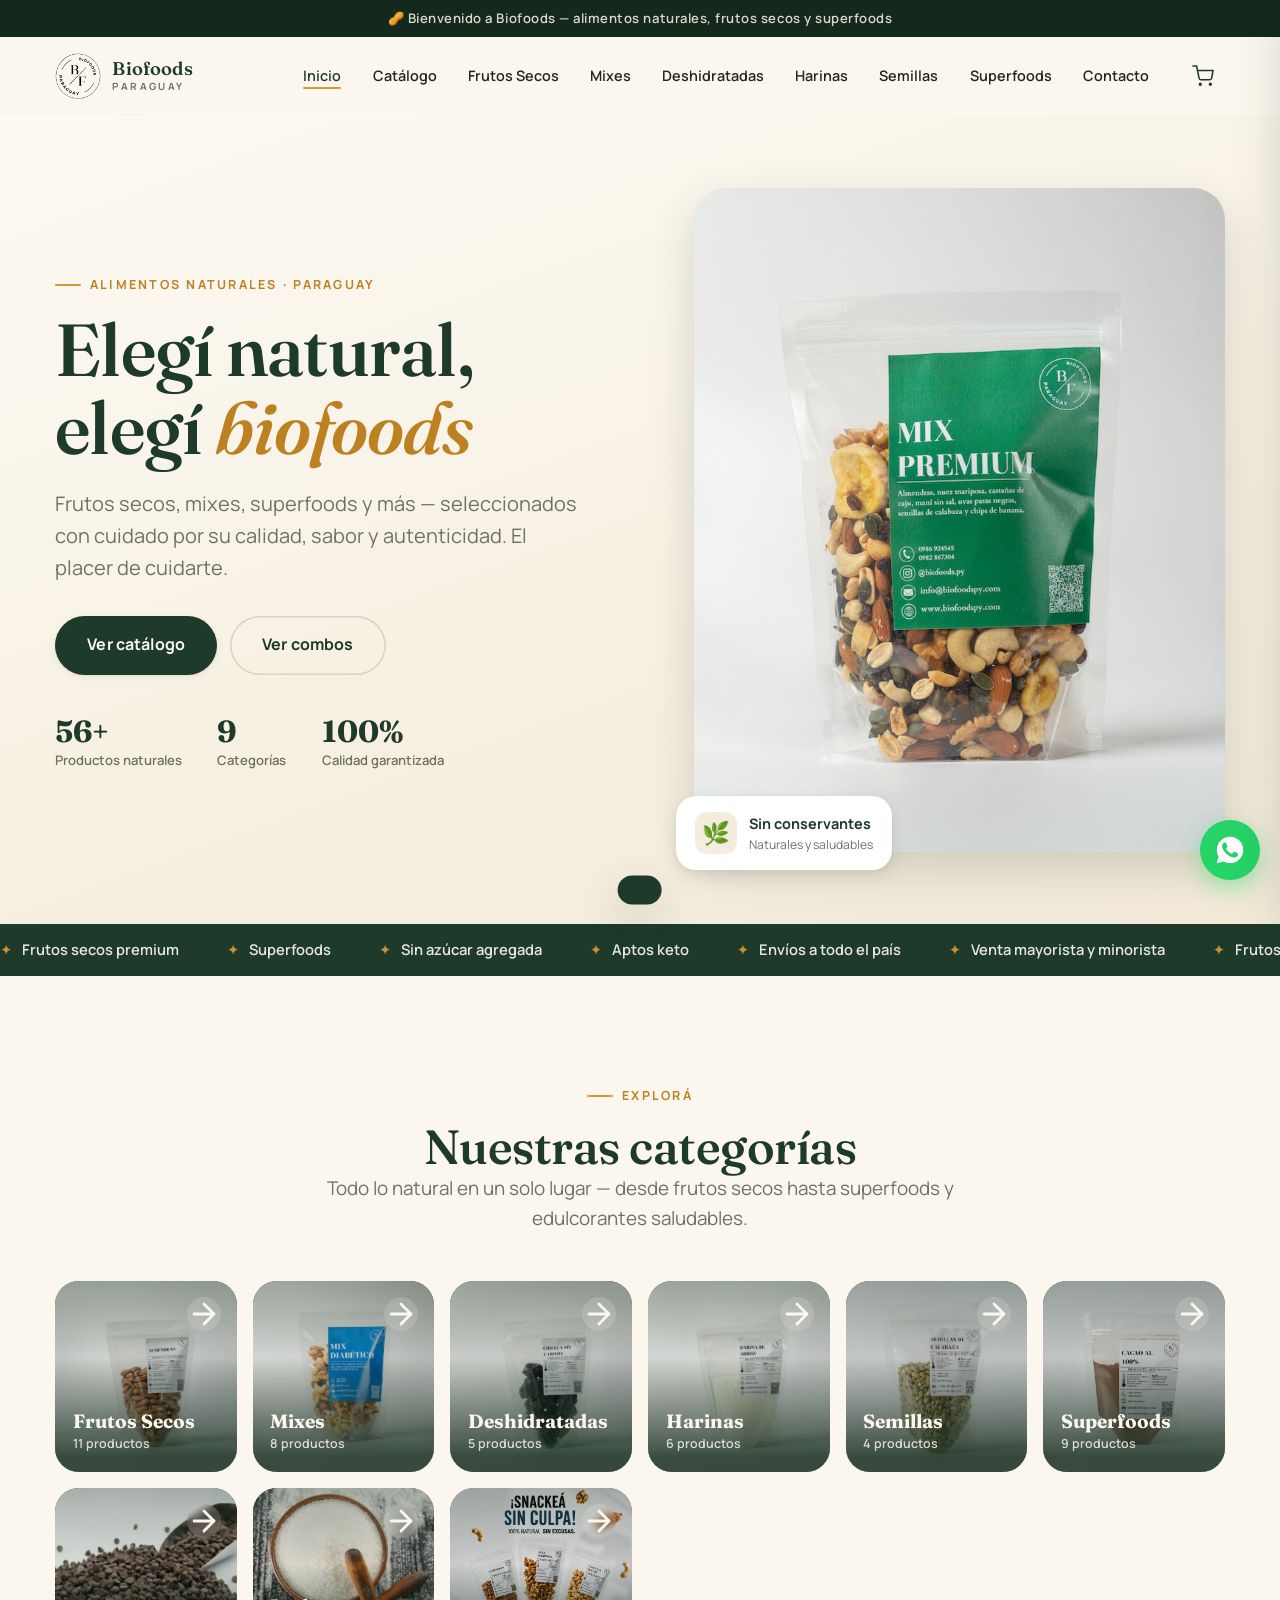
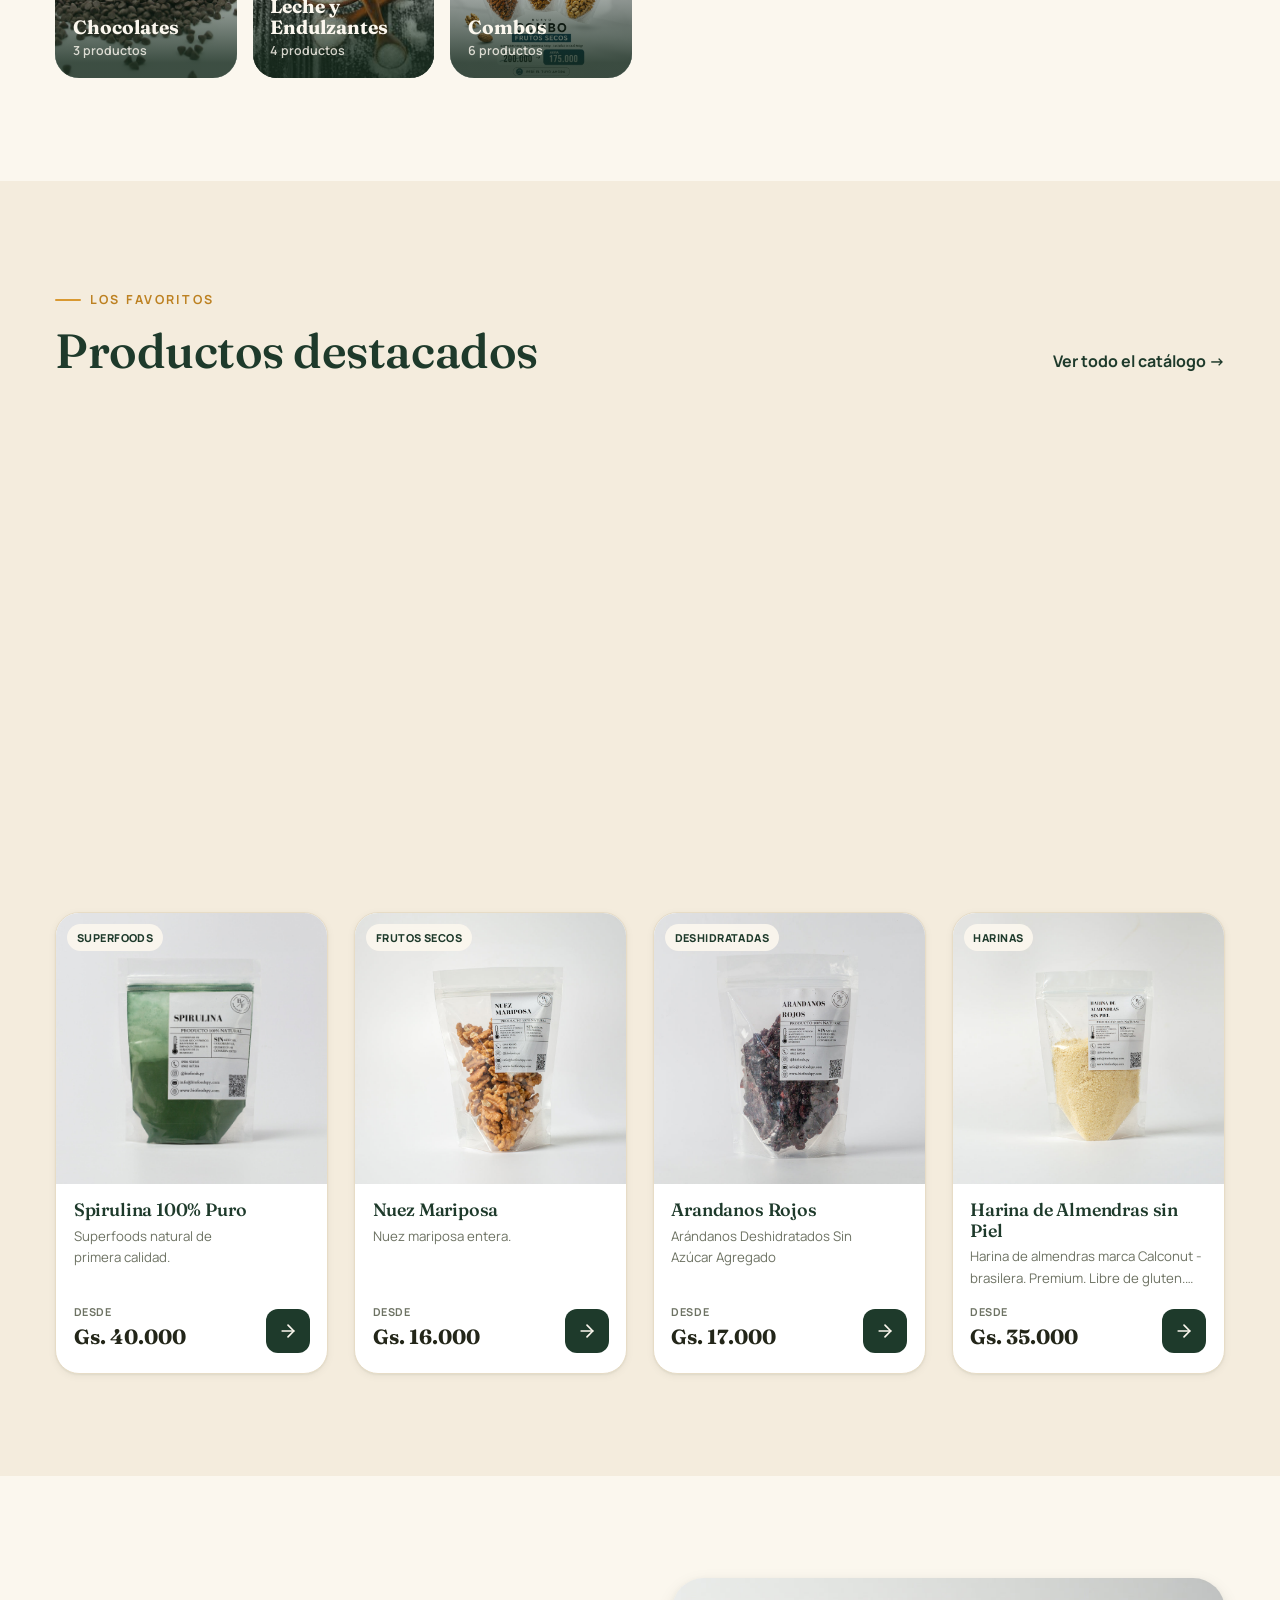
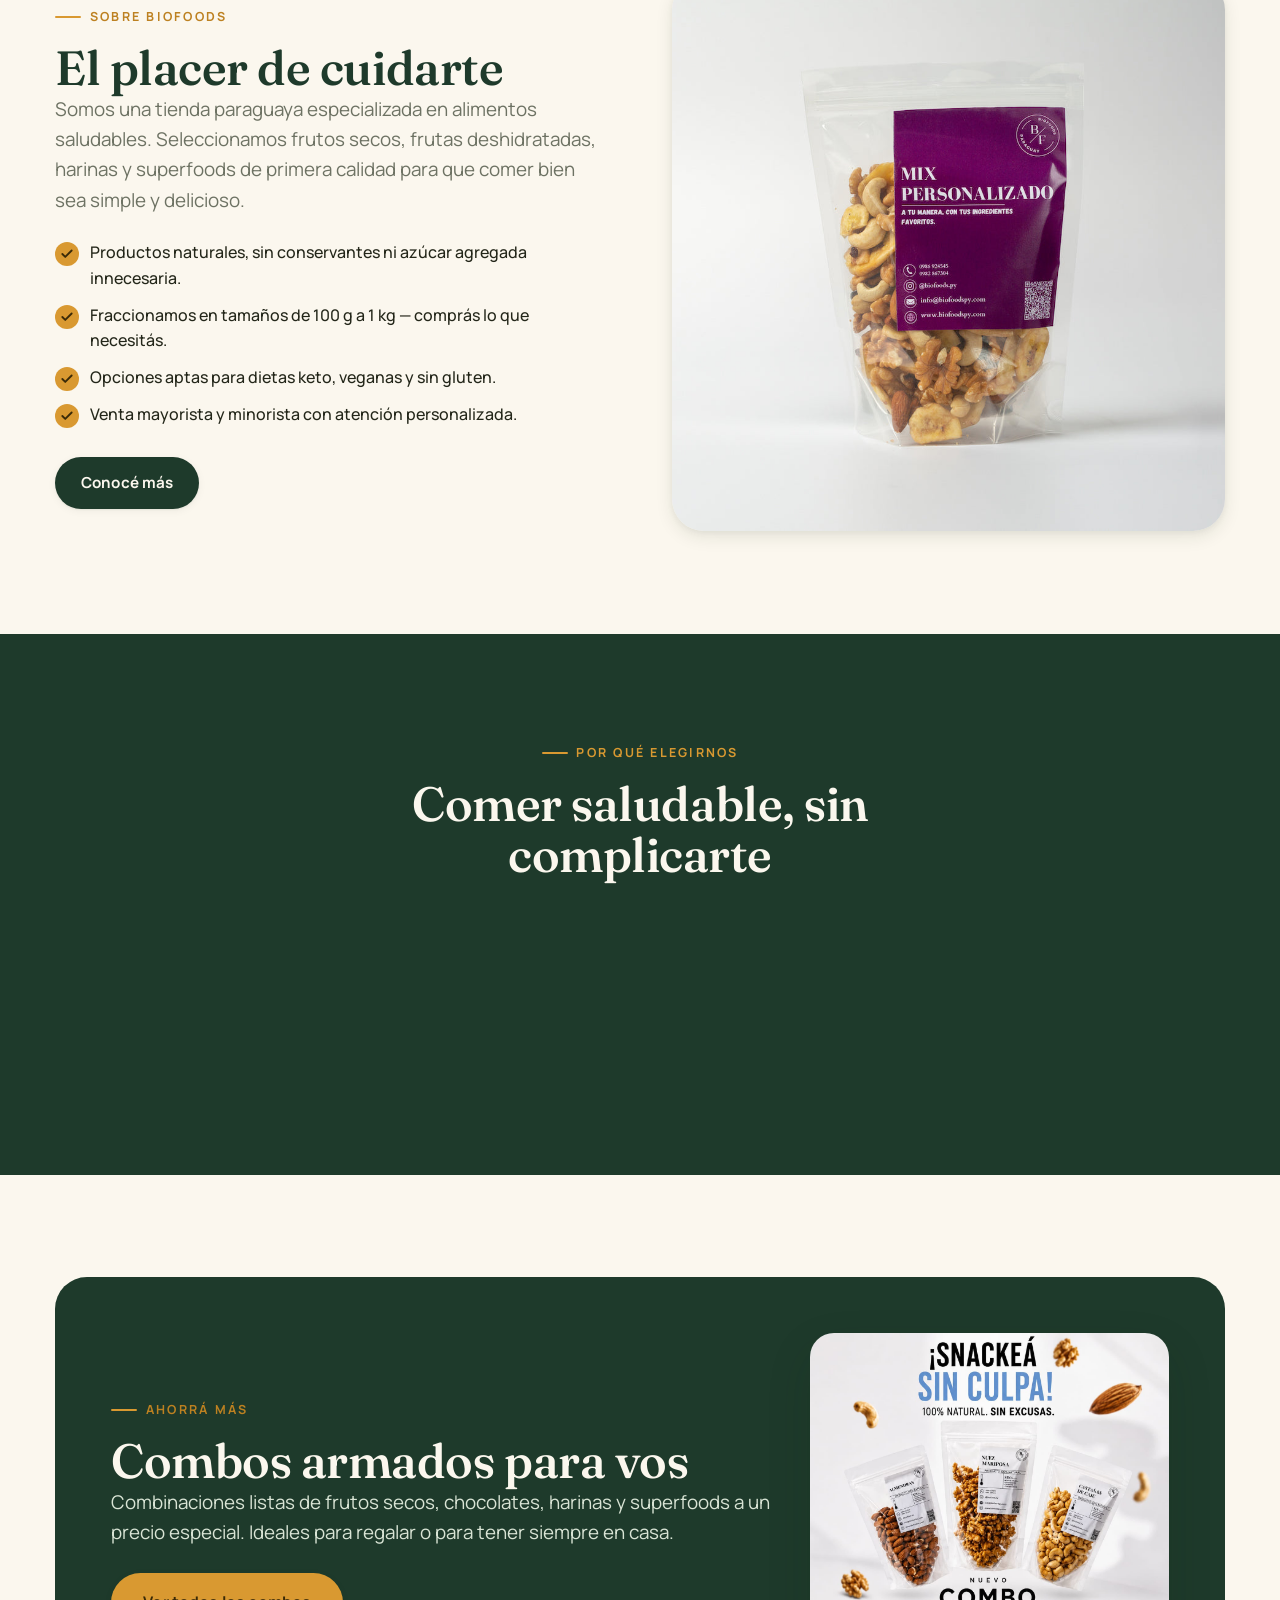
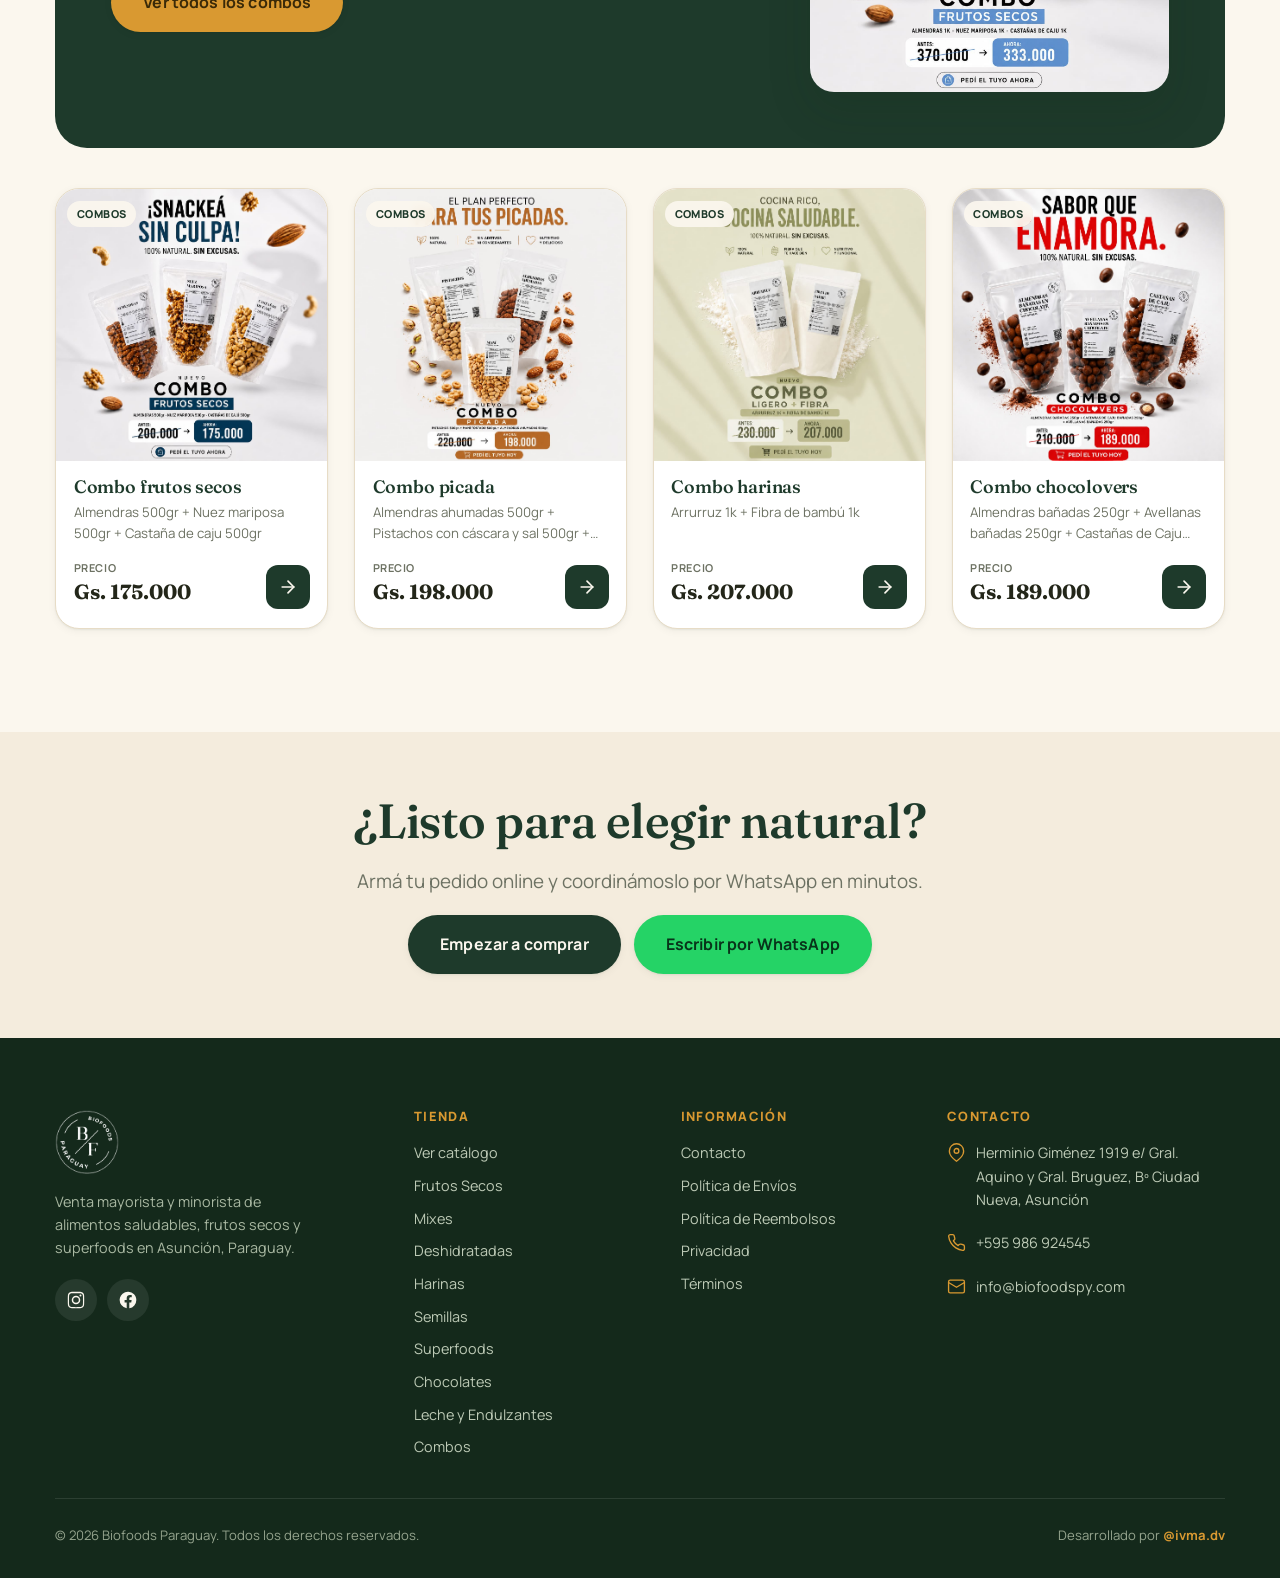
==== commit a8e3fb98: "Hero: reemplazar foto por video en loop (marco redondeado) Co-Authored-By: Claude Opus 4.8 <noreply@" ====
--- a/index.html
+++ b/index.html
@@ -33,7 +33,7 @@
         </div>
       </div>
       <div class="hero__visual" data-reveal data-delay="1">
-        <img src="assets/img/mix-premium-1.jpg" alt="Selección de frutos secos y mix Biofoods">
+        <video src="assets/video/hero.mp4" poster="assets/img/mix-premium-1.jpg" autoplay muted loop playsinline aria-label="Productos naturales Biofoods"></video>
         <div class="hero__badge">
           <span class="dot">🌿</span>
           <span><b>Sin conservantes</b><span>Naturales y saludables</span></span>
--- a/css/styles.css
+++ b/css/styles.css
@@ -176,7 +176,7 @@
 .hero__stat b{font-family:var(--font-display);font-size:1.9rem;color:var(--forest);display:block;line-height:1}
 .hero__stat span{font-size:.82rem;color:var(--muted);font-weight:600}
 .hero__visual{position:relative}
-.hero__visual img{width:100%;border-radius:var(--radius-xl);box-shadow:var(--shadow-lg);object-fit:cover;aspect-ratio:4/5}
+.hero__visual img,.hero__visual video{width:100%;border-radius:var(--radius-xl);box-shadow:var(--shadow-lg);object-fit:cover;aspect-ratio:4/5;display:block}
 .hero__badge{position:absolute;bottom:-18px;left:-18px;background:var(--white);border-radius:20px;
   padding:1rem 1.2rem;box-shadow:var(--shadow-md);display:flex;align-items:center;gap:.75rem;max-width:230px}
 .hero__badge .dot{width:42px;height:42px;border-radius:12px;background:var(--cream-2);display:grid;place-items:center;font-size:1.4rem;flex-shrink:0}
@@ -343,6 +343,10 @@
 .drawer__foot{border-top:1px solid var(--sand);padding:1.3rem 1.4rem;background:var(--cream-2)}
 .drawer__total{display:flex;justify-content:space-between;align-items:baseline;margin-bottom:1rem}
 .drawer__total b{font-family:var(--font-display);font-size:1.7rem;color:var(--forest)}
+.drawer__clear{width:100%;display:flex;align-items:center;justify-content:center;gap:.45rem;margin-top:.7rem;
+  padding:.6rem;border-radius:100px;font-weight:700;font-size:.85rem;color:var(--terracotta);transition:background .2s,color .2s}
+.drawer__clear:hover{background:rgba(189,100,64,.1)}
+.drawer__clear svg{width:17px;height:17px}
 .drawer__note{font-size:.76rem;color:var(--muted);text-align:center;margin-top:.7rem}
 
 /* ---------- Checkout modal ---------- */
@@ -363,7 +367,21 @@
 .toggle-opt small{display:block;font-weight:600;font-size:.75rem;color:var(--muted);margin-top:.15rem}
 .toggle-opt.active{border-color:var(--forest);background:var(--forest);color:var(--cream)}
 .toggle-opt.active small{color:#cddac8}
-.deposit-box{background:var(--white);border:1px dashed var(--sand-line);border-radius:14px;padding:1rem 1.1rem;font-size:.85rem;margin:1.2rem 0}
+.map-picker{position:relative;border-radius:14px;overflow:hidden;border:1.6px solid var(--sand-line)}
+#ckMap{height:220px;width:100%;background:var(--cream-2);z-index:1}
+.map-geo{position:absolute;top:10px;right:10px;z-index:400;display:inline-flex;align-items:center;gap:.4rem;
+  background:var(--white);color:var(--forest);font-weight:700;font-size:.8rem;padding:.5rem .8rem;border-radius:100px;box-shadow:var(--shadow-md)}
+.map-geo:hover{background:var(--forest);color:var(--cream)}
+.map-geo svg{width:16px;height:16px}
+.map-hint{font-size:.78rem;color:var(--muted);margin-top:.5rem}
+.map-hint.set{color:var(--forest);font-weight:600}
+.map-hint a{color:var(--amber-600);font-weight:700;text-decoration:underline}
+.biofoods-pin{background:none;border:none;font-size:26px;line-height:1;text-align:center;filter:drop-shadow(0 2px 3px rgba(0,0,0,.3))}
+.ck-total{display:flex;justify-content:space-between;align-items:center;background:var(--forest);color:var(--cream);
+  border-radius:14px;padding:.9rem 1.1rem;margin-top:1.2rem}
+.ck-total span{font-weight:700;font-size:.9rem}
+.ck-total b{font-family:var(--font-display);font-size:1.5rem;color:var(--cream)}
+.deposit-box{background:var(--white);border:1px dashed var(--sand-line);border-radius:14px;padding:1rem 1.1rem;font-size:.85rem;margin:.7rem 0 1.2rem}
 .deposit-box b{color:var(--forest)}
 .deposit-box .row{display:flex;justify-content:space-between;gap:1rem;padding:.15rem 0}
 .deposit-box .row span:last-child{font-weight:700;color:var(--ink)}
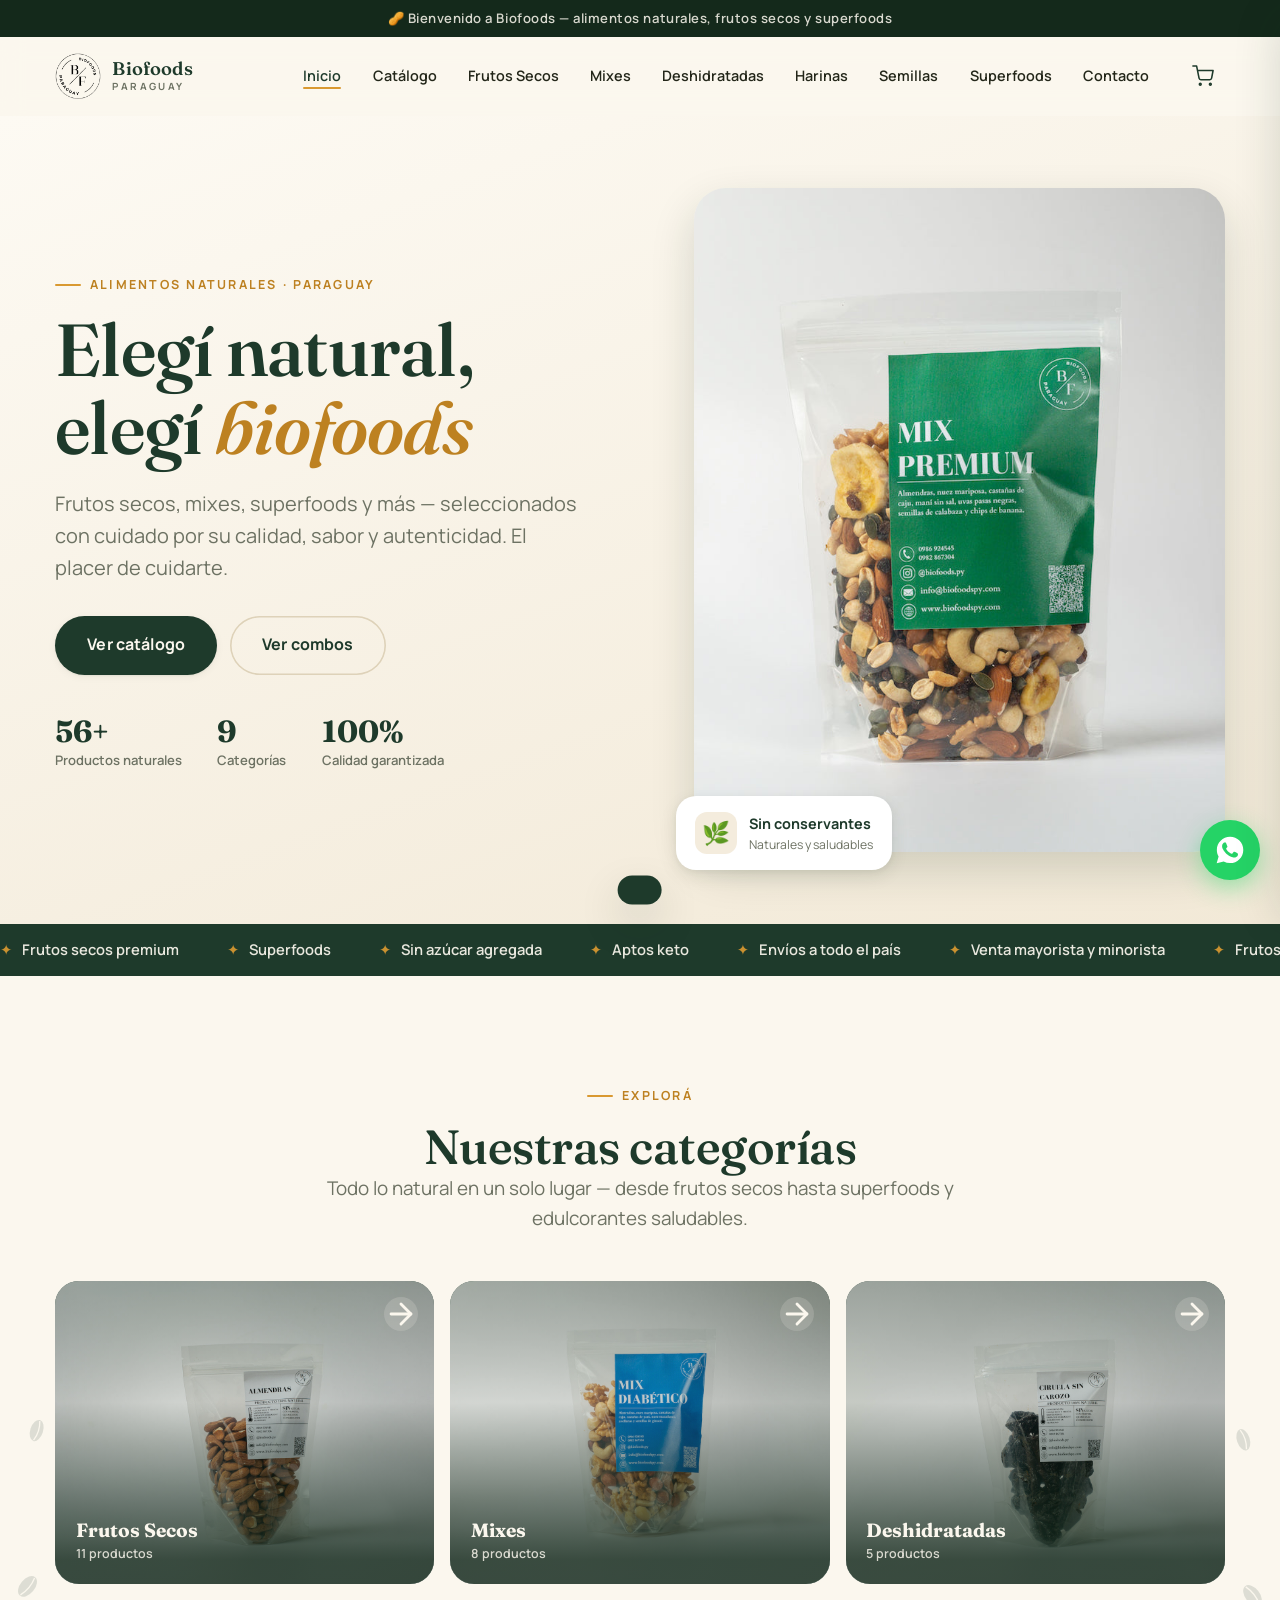
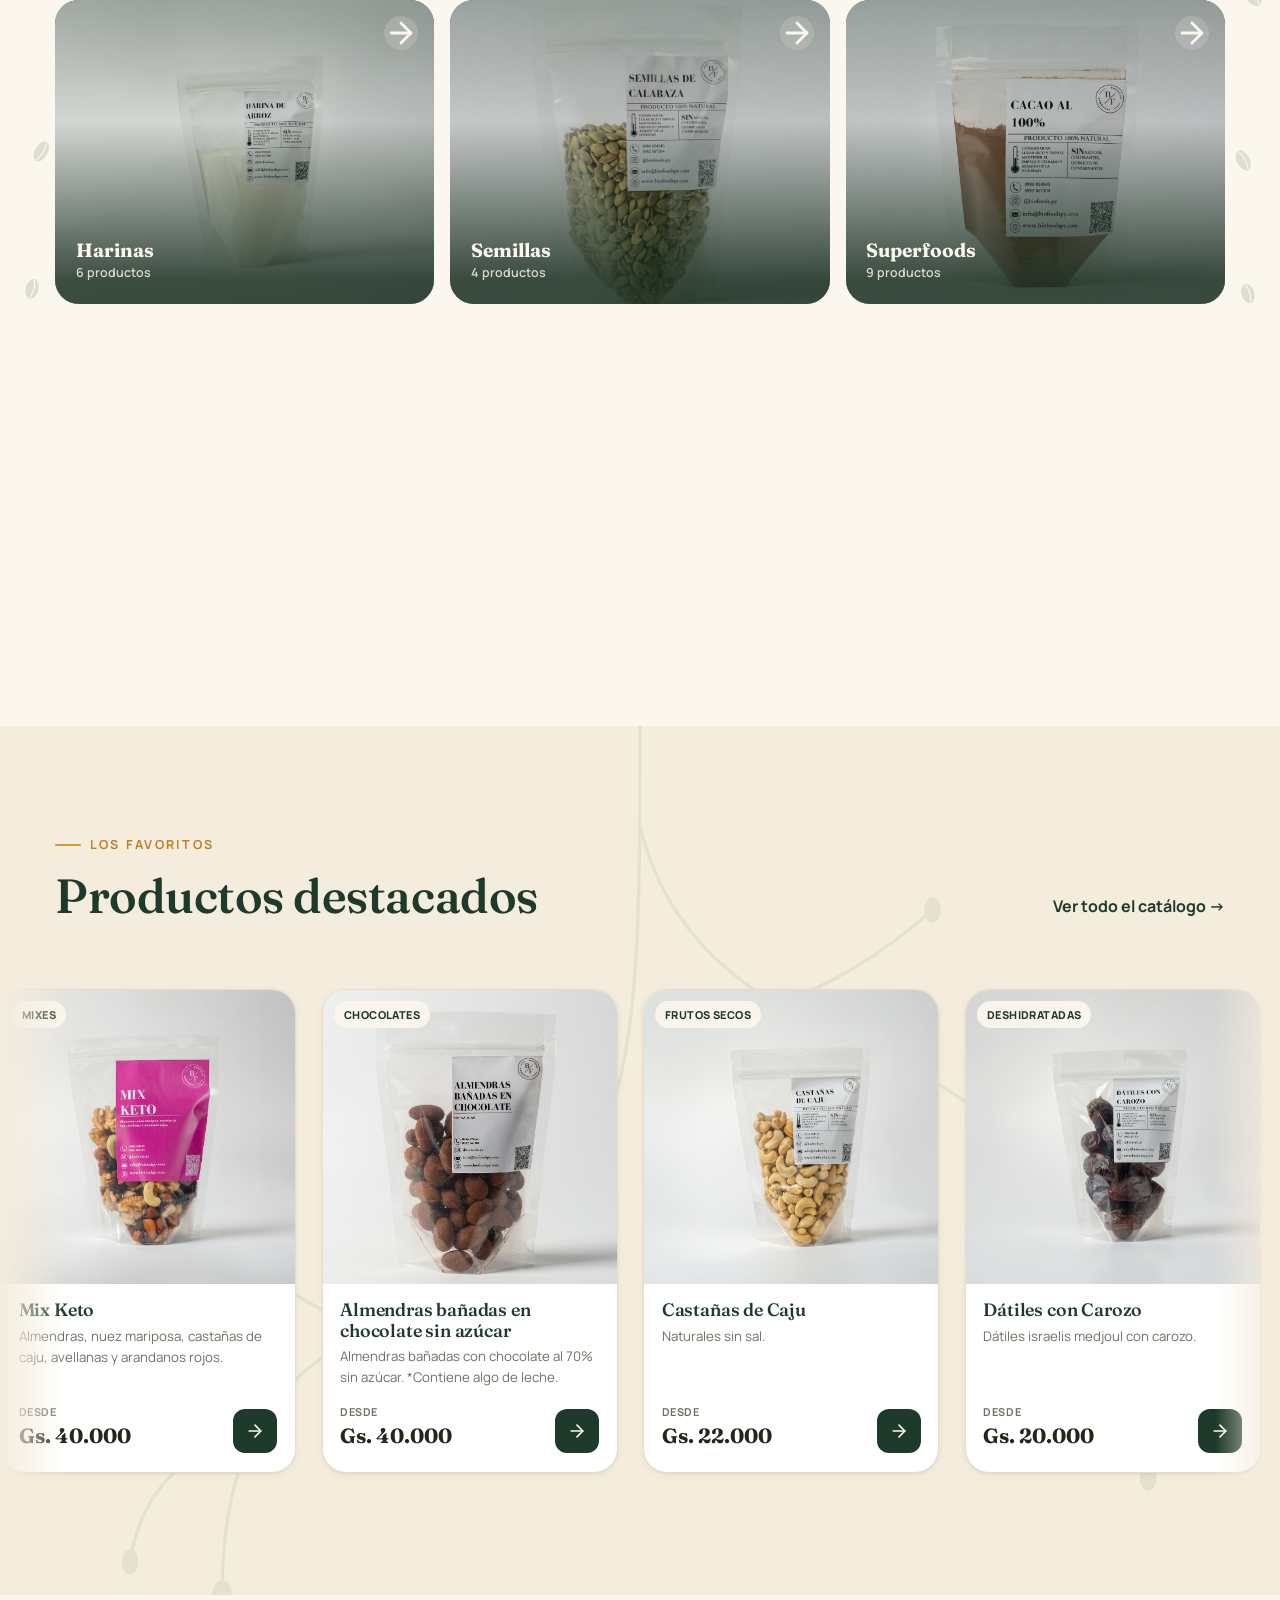
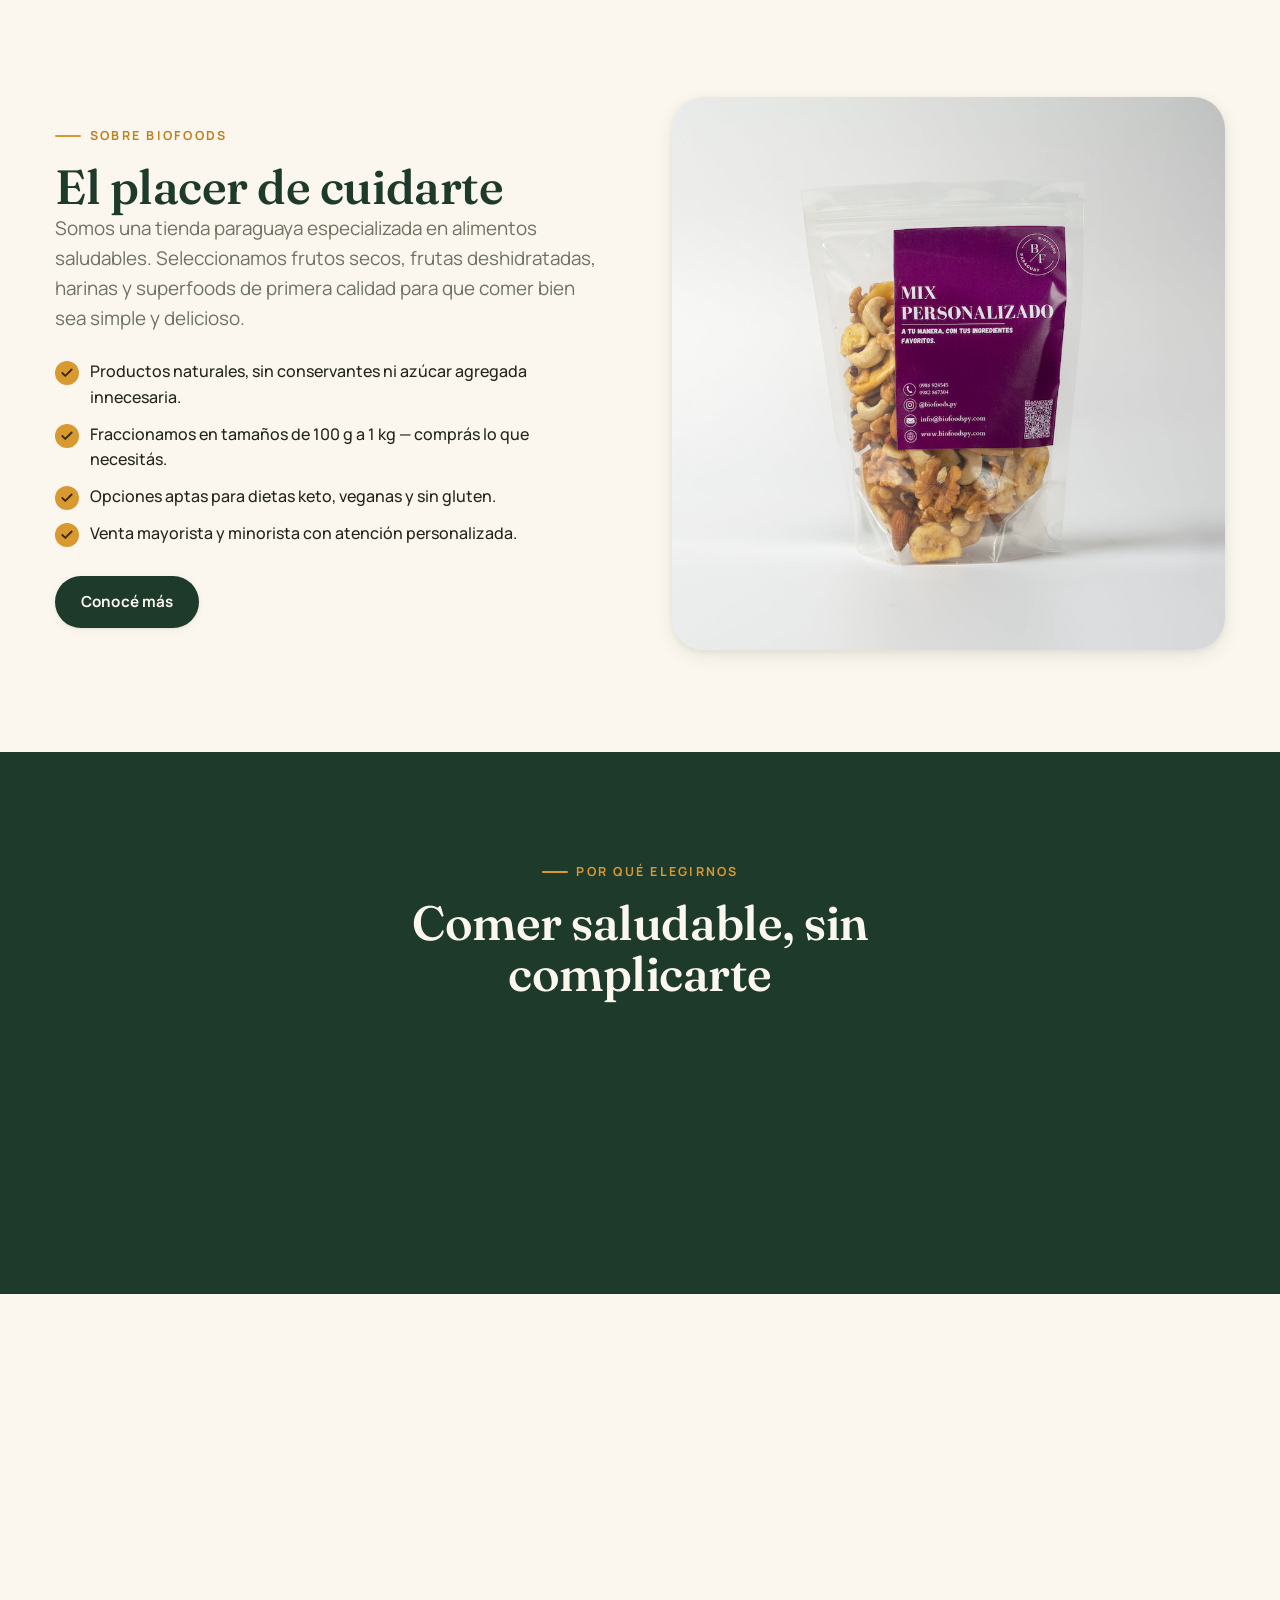
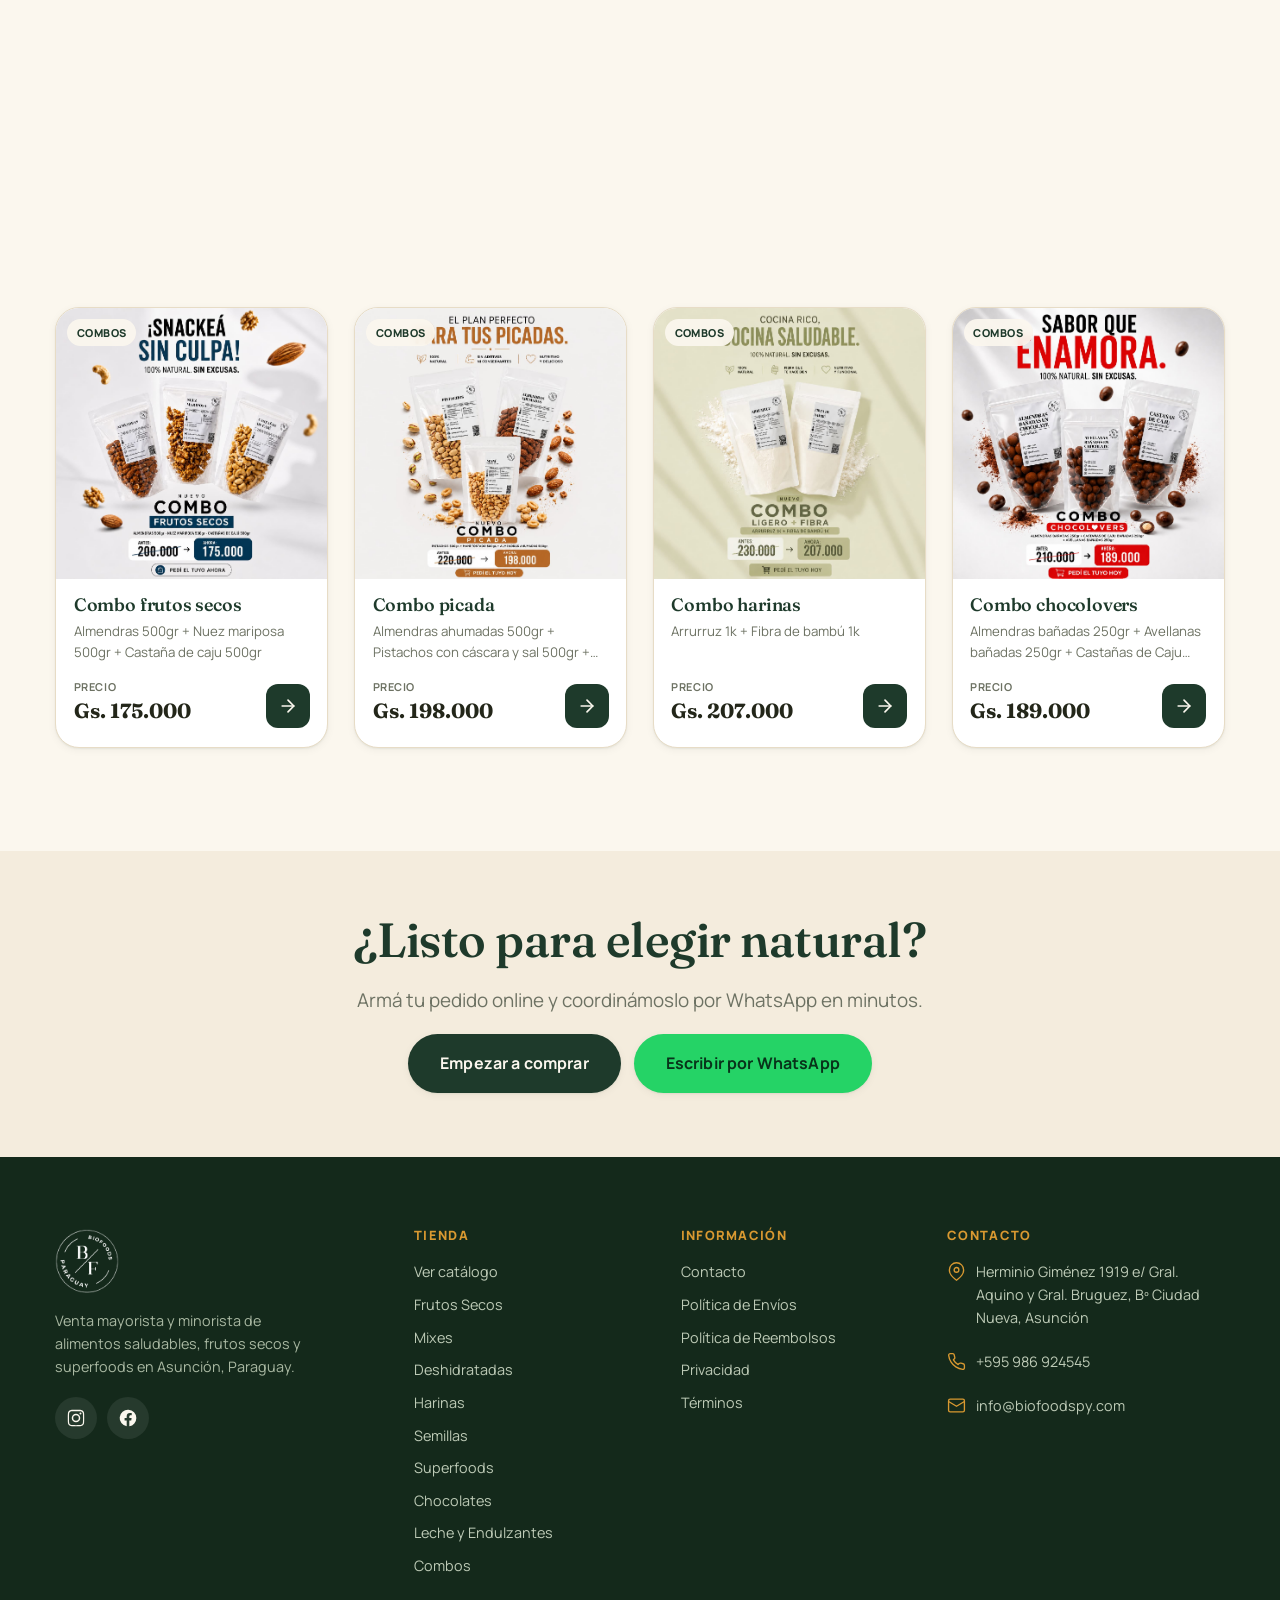
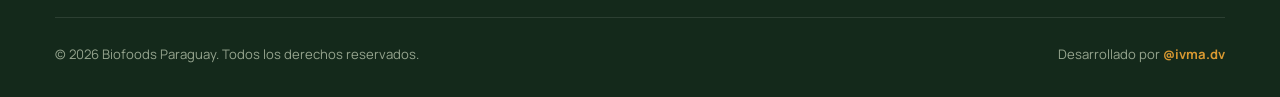
==== commit fdab1e07: "Checkout dedicado + carrusel de destacados + decoraciones + grilla 3x3 - Botón del carrito ahora 'Fi" ====
--- a/index.html
+++ b/index.html
@@ -51,8 +51,30 @@
   </div>
 
   <!-- CATEGORIES -->
-  <section class="section">
-    <div class="container">
+  <section class="section" style="position:relative;overflow:hidden">
+    <div class="deco-seeds deco-seeds--left" aria-hidden="true">
+      <svg viewBox="0 0 120 600" xmlns="http://www.w3.org/2000/svg" fill="currentColor">
+        <g transform="rotate(18 40 60)"><ellipse cx="40" cy="60" rx="7" ry="12"/><path d="M40 49 Q44 60 40 71" stroke="var(--cream)" stroke-width="1.4" fill="none"/></g>
+        <g transform="rotate(-24 80 140)"><ellipse cx="80" cy="140" rx="6" ry="10"/><path d="M80 131 Q83 140 80 149" stroke="var(--cream)" stroke-width="1.2" fill="none"/></g>
+        <g transform="rotate(40 30 230)"><ellipse cx="30" cy="230" rx="8" ry="13"/><path d="M30 218 Q34 230 30 242" stroke="var(--cream)" stroke-width="1.4" fill="none"/></g>
+        <g transform="rotate(-12 90 320)"><ellipse cx="90" cy="320" rx="6" ry="10"/></g>
+        <g transform="rotate(30 45 410)"><ellipse cx="45" cy="410" rx="7" ry="12"/><path d="M45 399 Q49 410 45 421" stroke="var(--cream)" stroke-width="1.3" fill="none"/></g>
+        <g transform="rotate(-30 85 500)"><ellipse cx="85" cy="500" rx="6" ry="10"/></g>
+        <g transform="rotate(15 35 560)"><ellipse cx="35" cy="560" rx="7" ry="11"/><path d="M35 550 Q39 560 35 570" stroke="var(--cream)" stroke-width="1.3" fill="none"/></g>
+      </svg>
+    </div>
+    <div class="deco-seeds deco-seeds--right" aria-hidden="true">
+      <svg viewBox="0 0 120 600" xmlns="http://www.w3.org/2000/svg" fill="currentColor">
+        <g transform="rotate(-18 80 70)"><ellipse cx="80" cy="70" rx="7" ry="12"/><path d="M80 59 Q84 70 80 81" stroke="var(--cream)" stroke-width="1.4" fill="none"/></g>
+        <g transform="rotate(26 40 150)"><ellipse cx="40" cy="150" rx="6" ry="10"/><path d="M40 141 Q43 150 40 159" stroke="var(--cream)" stroke-width="1.2" fill="none"/></g>
+        <g transform="rotate(-38 90 240)"><ellipse cx="90" cy="240" rx="8" ry="13"/><path d="M90 228 Q94 240 90 252" stroke="var(--cream)" stroke-width="1.4" fill="none"/></g>
+        <g transform="rotate(14 35 330)"><ellipse cx="35" cy="330" rx="6" ry="10"/></g>
+        <g transform="rotate(-28 80 420)"><ellipse cx="80" cy="420" rx="7" ry="12"/><path d="M80 409 Q84 420 80 431" stroke="var(--cream)" stroke-width="1.3" fill="none"/></g>
+        <g transform="rotate(32 40 510)"><ellipse cx="40" cy="510" rx="6" ry="10"/></g>
+        <g transform="rotate(-16 85 565)"><ellipse cx="85" cy="565" rx="7" ry="11"/><path d="M85 555 Q89 565 85 575" stroke="var(--cream)" stroke-width="1.3" fill="none"/></g>
+      </svg>
+    </div>
+    <div class="container" style="position:relative;z-index:1">
       <div class="section-head center">
         <span class="eyebrow">Explorá</span>
         <h2>Nuestras categorías</h2>
@@ -63,8 +85,29 @@
   </section>
 
   <!-- FEATURED -->
-  <section class="section bg-cream2">
-    <div class="container">
+  <section class="section bg-cream2 has-deco" style="position:relative;overflow:hidden">
+    <div class="deco-root" aria-hidden="true">
+      <svg viewBox="0 0 1440 520" preserveAspectRatio="xMidYMid slice" xmlns="http://www.w3.org/2000/svg">
+        <g fill="none" stroke="currentColor" stroke-width="2" stroke-linecap="round">
+          <path d="M720 -20 C720 120 720 180 700 240 C680 300 620 330 560 360 C500 390 470 430 470 520"/>
+          <path d="M720 60 C740 140 800 170 870 200 C940 230 980 280 985 360"/>
+          <path d="M700 240 C640 250 590 240 540 210"/>
+          <path d="M735 180 C800 175 850 150 895 110"/>
+          <path d="M690 300 C660 320 630 322 600 315"/>
+          <path d="M760 300 C820 315 860 345 890 385"/>
+          <path d="M560 360 C520 350 495 330 480 300"/>
+          <path d="M470 430 C440 440 420 465 415 500"/>
+          <path d="M985 360 C1010 380 1022 410 1024 450"/>
+        </g>
+        <g fill="currentColor">
+          <ellipse cx="470" cy="520" rx="6" ry="9"/><ellipse cx="415" cy="500" rx="5" ry="7.5"/>
+          <ellipse cx="985" cy="360" rx="6" ry="9"/><ellipse cx="1024" cy="450" rx="5" ry="7.5"/>
+          <ellipse cx="540" cy="210" rx="5" ry="7.5"/><ellipse cx="895" cy="110" rx="5" ry="7.5"/>
+          <ellipse cx="600" cy="315" rx="4.5" ry="7"/><ellipse cx="890" cy="385" rx="4.5" ry="7"/>
+        </g>
+      </svg>
+    </div>
+    <div class="container" style="position:relative;z-index:1">
       <div class="section-head" style="display:flex;justify-content:space-between;align-items:flex-end;max-width:none;gap:1rem;flex-wrap:wrap">
         <div>
           <span class="eyebrow">Los favoritos</span>
@@ -72,7 +115,9 @@
         </div>
         <a class="link-arrow" href="catalogo.html">Ver todo el catálogo →</a>
       </div>
-      <div class="product-grid" id="homeFeatured"></div>
+    </div>
+    <div class="carousel" id="featCarousel">
+      <div class="carousel__track" id="homeFeatured"></div>
     </div>
   </section>
 
--- a/css/styles.css
+++ b/css/styles.css
@@ -193,10 +193,29 @@
 .trust__track span::before{content:"✦";color:var(--amber)}
 @keyframes marquee{to{transform:translateX(-50%)}}
 
+/* ---------- Product carousel (auto-scroll) ---------- */
+.carousel{position:relative;overflow:hidden;
+  -webkit-mask-image:linear-gradient(90deg,transparent,#000 5%,#000 95%,transparent);
+  mask-image:linear-gradient(90deg,transparent,#000 5%,#000 95%,transparent)}
+.carousel__track{display:flex;width:max-content;padding-block:1.2rem;will-change:transform;
+  animation:marquee var(--marquee-duration,48s) linear infinite}
+.carousel:hover .carousel__track,.carousel:focus-within .carousel__track{animation-play-state:paused}
+.carousel .card{flex:0 0 clamp(238px,26vw,296px);width:clamp(238px,26vw,296px);margin-right:clamp(1rem,2vw,1.6rem)}
+
+/* ---------- Background decorations ---------- */
+.deco-root{position:absolute;inset:0;display:flex;justify-content:center;color:var(--forest);opacity:.06;pointer-events:none;z-index:0}
+.deco-root svg{width:100%;height:100%}
+.deco-seeds{position:absolute;top:0;bottom:0;width:110px;color:var(--forest);opacity:.13;pointer-events:none;z-index:0}
+.deco-seeds svg{height:100%;width:100%}
+.deco-seeds--left{left:0}
+.deco-seeds--right{right:0}
+@media (max-width:900px){.deco-seeds{width:70px;opacity:.1}}
+@media (max-width:640px){.deco-seeds{display:none}}
+
 /* ---------- Category tiles ---------- */
-.cat-grid{display:grid;grid-template-columns:repeat(auto-fill,minmax(180px,1fr));gap:1rem}
+.cat-grid{display:grid;grid-template-columns:repeat(3,1fr);gap:1rem}
 .cat-tile{position:relative;border-radius:var(--radius-lg);overflow:hidden;background:var(--forest);
-  aspect-ratio:1/1.05;display:flex;flex-direction:column;justify-content:flex-end;padding:1.1rem;
+  aspect-ratio:5/4;display:flex;flex-direction:column;justify-content:flex-end;padding:1.3rem;
   color:var(--cream);isolation:isolate;transition:transform .35s var(--ease),box-shadow .35s var(--ease)}
 .cat-tile img{position:absolute;inset:0;width:100%;height:100%;object-fit:cover;z-index:-2;transition:transform .6s var(--ease)}
 .cat-tile::after{content:"";position:absolute;inset:0;z-index:-1;
@@ -426,6 +445,7 @@
   *{animation:none!important;transition-duration:.01ms!important}
   [data-reveal]{opacity:1;transform:none}
   html{scroll-behavior:auto}
+  .carousel{overflow-x:auto;-webkit-overflow-scrolling:touch}
 }
 
 /* ---------- Toast ---------- */
@@ -452,6 +472,50 @@
 .map-wrap{border-radius:var(--radius-xl);overflow:hidden;box-shadow:var(--shadow-md);border:1px solid var(--sand);min-height:420px}
 .map-wrap iframe{width:100%;height:100%;min-height:420px;border:0;display:block}
 
+/* ---------- Checkout page ---------- */
+.checkout-h1{font-size:clamp(1.9rem,4vw,2.8rem);margin-bottom:1.5rem}
+.back-link{display:inline-block;color:var(--muted);font-weight:700;font-size:.88rem;margin-bottom:1rem;transition:color .2s}
+.back-link:hover{color:var(--forest)}
+.checkout-wrap{display:grid;grid-template-columns:1fr 400px;gap:clamp(1.5rem,3.5vw,3rem);align-items:start;padding-block:clamp(2rem,5vw,3.5rem)}
+.ck-card{background:var(--white);border:1px solid var(--sand);border-radius:var(--radius-lg);padding:clamp(1.2rem,2.5vw,1.8rem);margin-bottom:1.3rem;box-shadow:var(--shadow-sm)}
+.ck-h2{font-size:1.3rem;margin-bottom:1.1rem}
+.ck-row2{display:grid;grid-template-columns:1fr 1fr;gap:1rem}
+.ck-label{font-weight:800;font-size:.8rem;letter-spacing:.06em;text-transform:uppercase;color:var(--muted);margin:1.2rem 0 .7rem}
+.ck-note{font-size:.83rem;color:var(--muted);margin-top:.9rem}
+.ship-list{display:grid;gap:.5rem}
+.ship-opt{display:flex;align-items:center;gap:.8rem;padding:.85rem 1.1rem;border:1.6px solid var(--sand-line);border-radius:12px;cursor:pointer;background:var(--white);transition:border-color .2s,background .2s}
+.ship-opt:hover{border-color:var(--forest)}
+.ship-opt.active{border-color:var(--forest);background:#f4f8f2;box-shadow:inset 0 0 0 1px var(--forest)}
+.ship-opt input{accent-color:var(--forest);width:18px;height:18px;flex-shrink:0}
+.ship-name{font-weight:700;flex:1}
+.ship-price{font-family:var(--font-display);font-weight:600;color:var(--forest)}
+.pickup-card{display:flex;gap:.9rem;align-items:flex-start;background:#f4f8f2;border:1.6px solid var(--forest);border-radius:14px;padding:1.1rem;margin-top:1rem}
+.pickup-card svg{width:26px;height:26px;color:var(--forest);flex-shrink:0}
+.pickup-card b{display:block;color:var(--forest);font-family:var(--font-display);font-size:1.05rem}
+.pickup-card span{font-size:.85rem;color:var(--muted)}
+.checkout-summary{position:sticky;top:calc(var(--header-h) + 1.2rem)}
+.summary-inner{background:var(--white);border:1px solid var(--sand);border-radius:var(--radius-lg);padding:1.5rem;box-shadow:var(--shadow-md)}
+.summary-items{display:grid;gap:.9rem;margin-bottom:1.3rem;max-height:320px;overflow-y:auto}
+.sum-item{display:grid;grid-template-columns:52px 1fr auto;gap:.7rem;align-items:center}
+.sum-item img{width:52px;height:52px;border-radius:10px;object-fit:cover;background:var(--cream-2)}
+.sum-item b{display:block;font-family:var(--font-display);font-size:.95rem;color:var(--forest);line-height:1.1}
+.sum-item span{font-size:.76rem;color:var(--muted);font-weight:600}
+.sum-item em{font-style:normal;font-weight:700;font-size:.9rem;white-space:nowrap}
+.summary-line{display:flex;justify-content:space-between;align-items:center;padding:.4rem 0;color:var(--muted);font-weight:600;font-size:.92rem}
+.summary-line b{color:var(--ink);font-weight:700}
+.summary-total{display:flex;justify-content:space-between;align-items:baseline;padding:.9rem 0 1.2rem;margin-top:.4rem;border-top:1px solid var(--sand)}
+.summary-total span{font-weight:700}
+.summary-total b{font-family:var(--font-display);font-size:1.7rem;color:var(--forest)}
+.drawer__note.err{color:var(--terracotta);font-weight:700}
+.ck-confirm{text-align:center;max-width:560px;margin-inline:auto;display:flex;flex-direction:column;align-items:center}
+.ck-confirm__ic{width:76px;height:76px;border-radius:50%;background:var(--forest);display:grid;place-items:center;margin-bottom:1.4rem}
+.ck-confirm__ic svg{width:38px;height:38px;color:var(--cream)}
+.ck-confirm h1{margin-bottom:.8rem}
+.ck-confirm__box{background:var(--white);border:1px solid var(--sand);border-radius:var(--radius-lg);padding:1.3rem 1.5rem;margin:1.6rem 0;width:100%;box-shadow:var(--shadow-sm)}
+.ck-confirm__box .row{display:flex;justify-content:space-between;gap:1rem;padding:.4rem 0;font-size:.92rem;border-bottom:1px solid var(--cream-2)}
+.ck-confirm__box .row:last-child{border-bottom:none}
+.ck-confirm__box .row b{font-family:var(--font-display);font-size:1.3rem;color:var(--forest)}
+
 /* ---------- Responsive ---------- */
 @media (max-width:1000px){
   .footer-grid{grid-template-columns:1fr 1fr}
@@ -459,6 +523,8 @@
   .hero__visual{max-width:440px}
   .combo-cta{grid-template-columns:1fr}
   .pd-gallery{position:static}
+  .checkout-wrap{grid-template-columns:1fr}
+  .checkout-summary{position:static;order:-1}
 }
 @media (max-width:820px){
   :root{--header-h:66px}
@@ -469,6 +535,7 @@
   .contact-grid{grid-template-columns:1fr}
   .pd-grid{grid-template-columns:1fr}
   .hero__stats{gap:1.4rem}
+  .cat-grid{grid-template-columns:repeat(2,1fr)}
 }
 @media (max-width:560px){
   .brand__tag{display:none}
@@ -479,4 +546,5 @@
   .card__add{width:38px;height:38px}
   .toggle-group{grid-template-columns:1fr}
   .hero__badge{left:0}
-}
+  .ck-row2{grid-template-columns:1fr}
+}
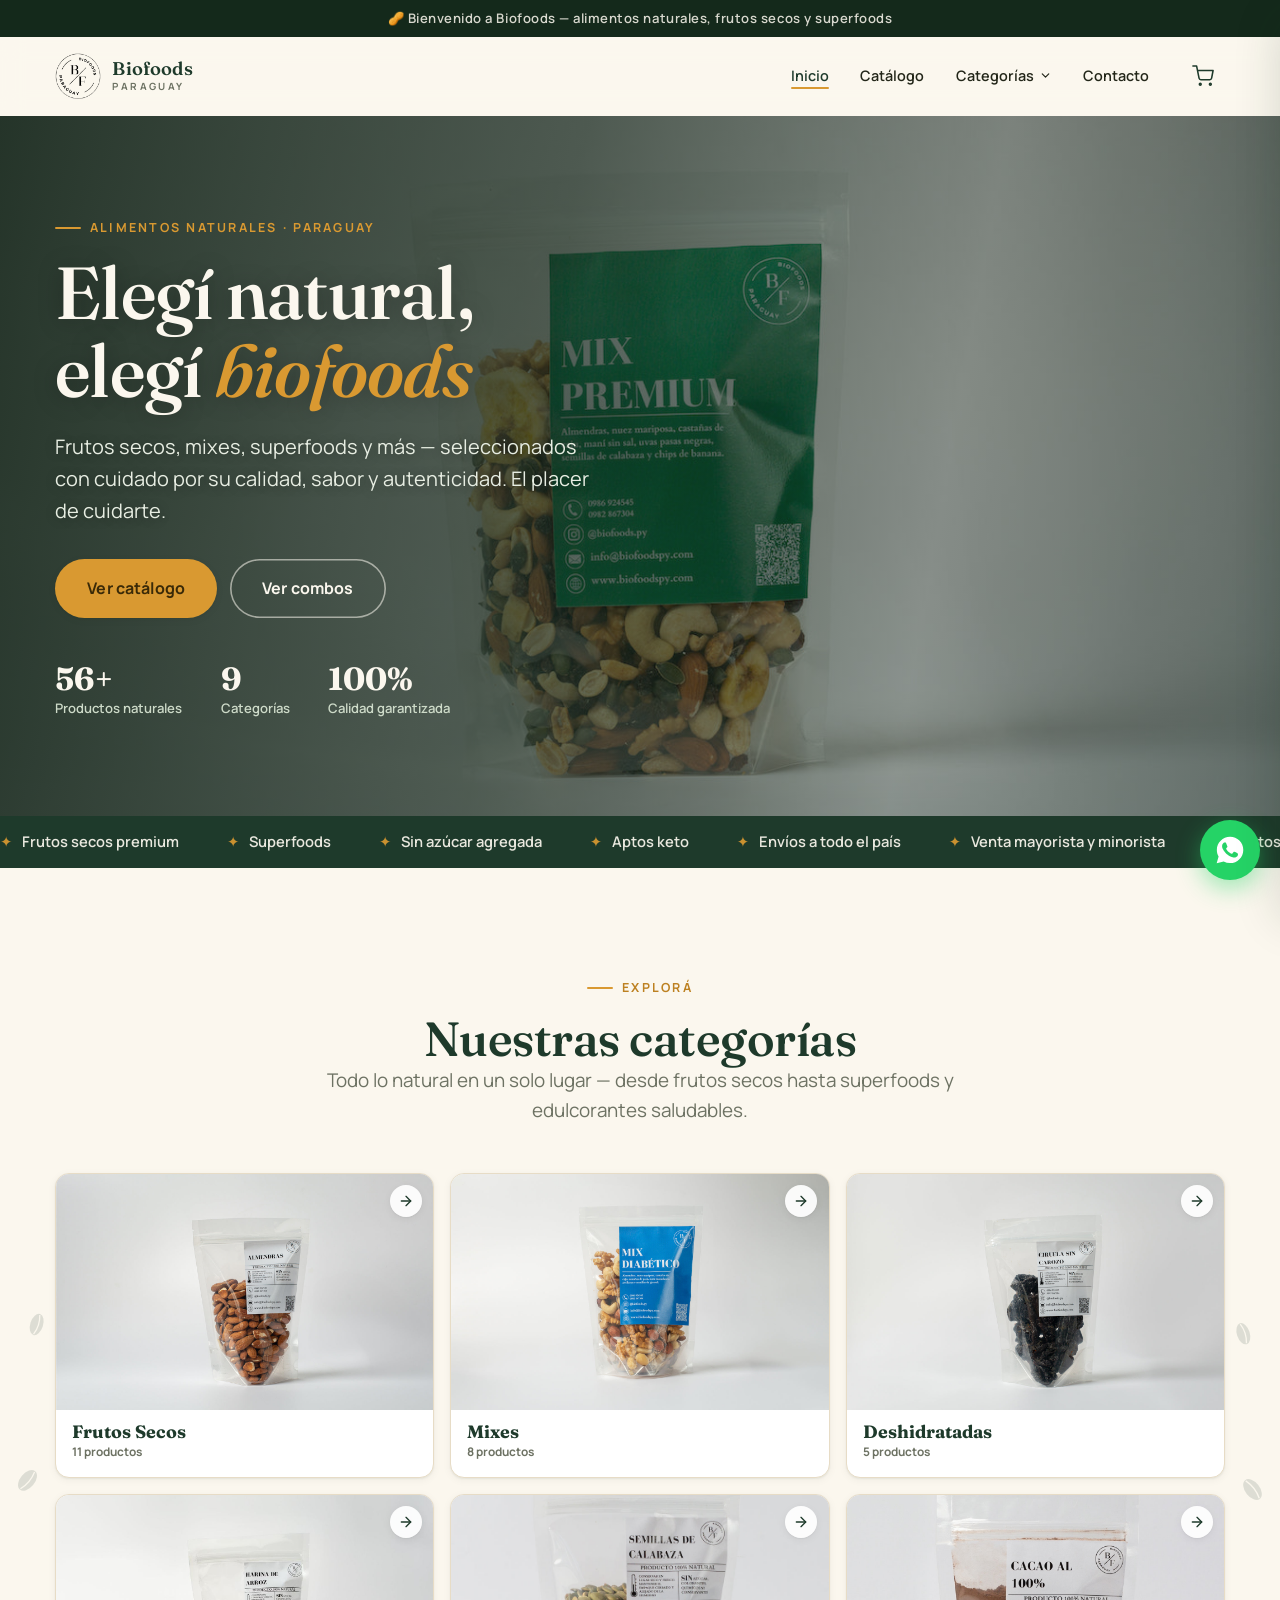
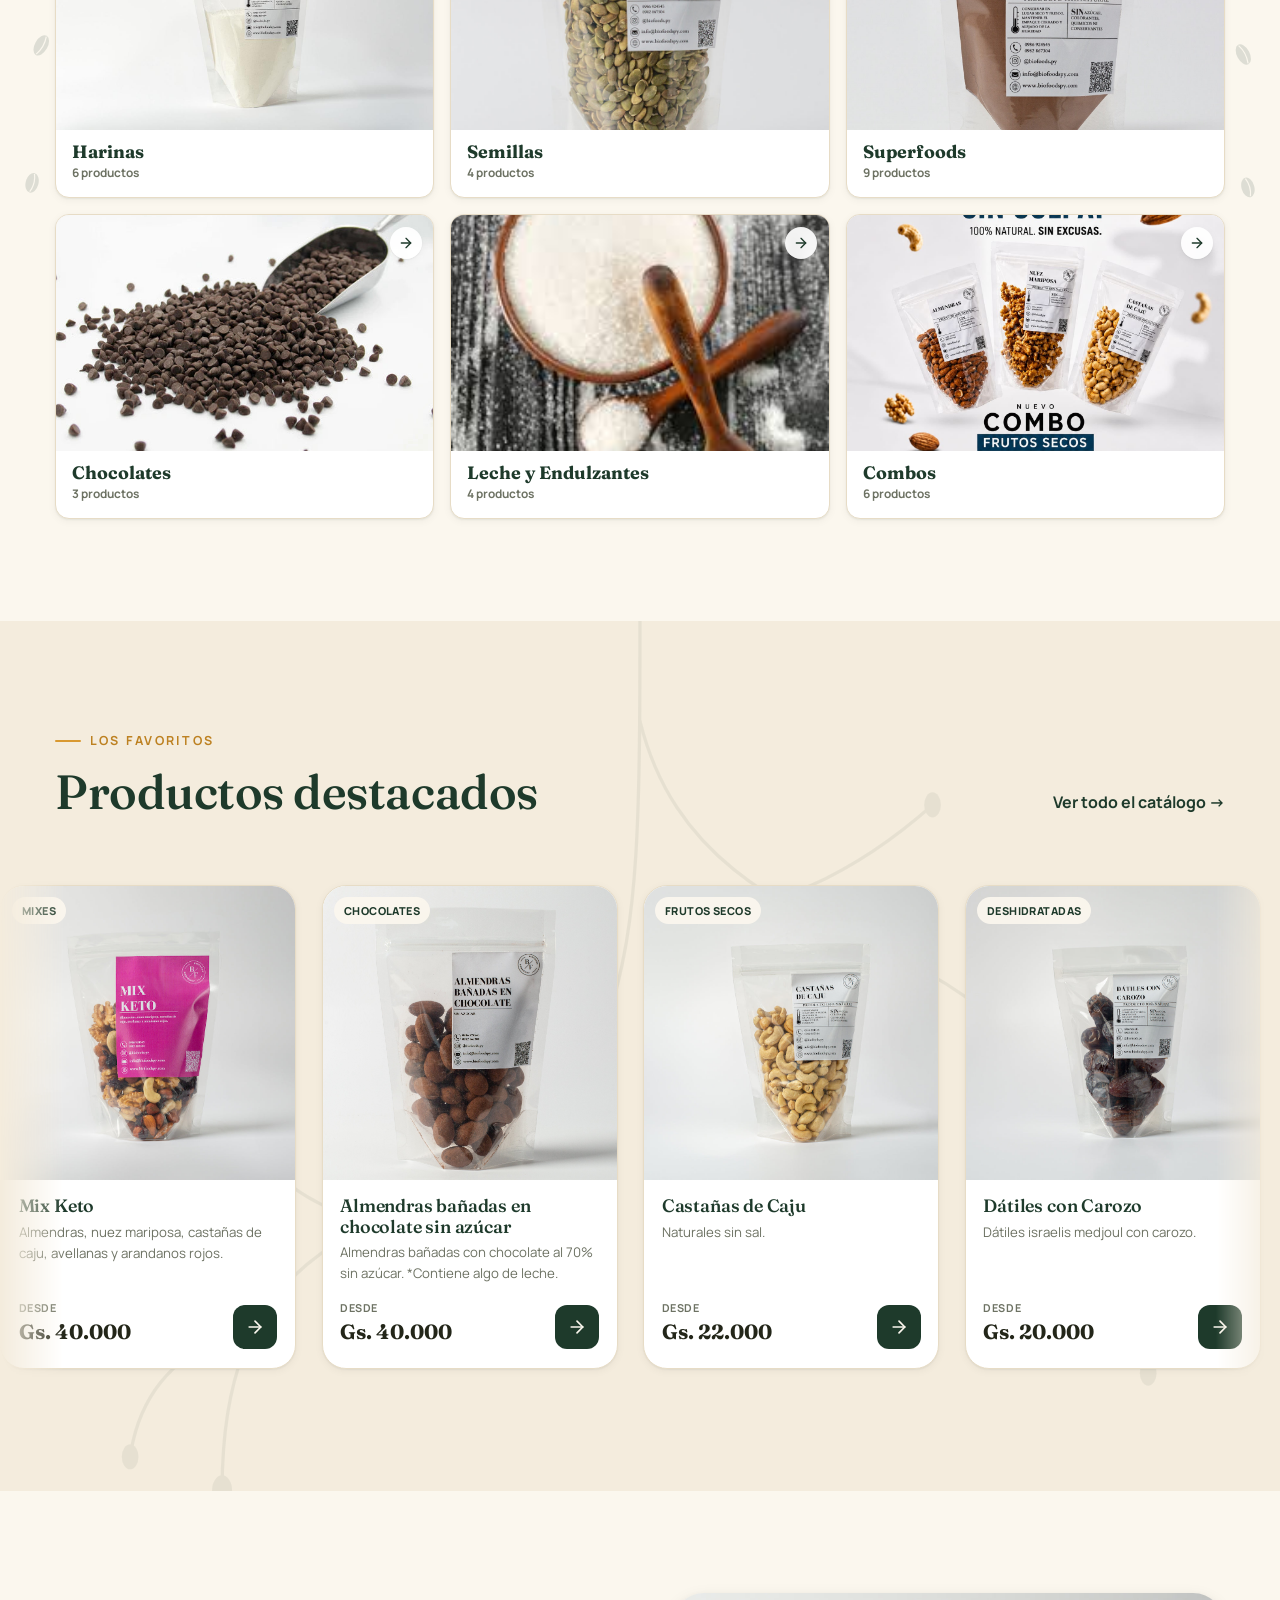
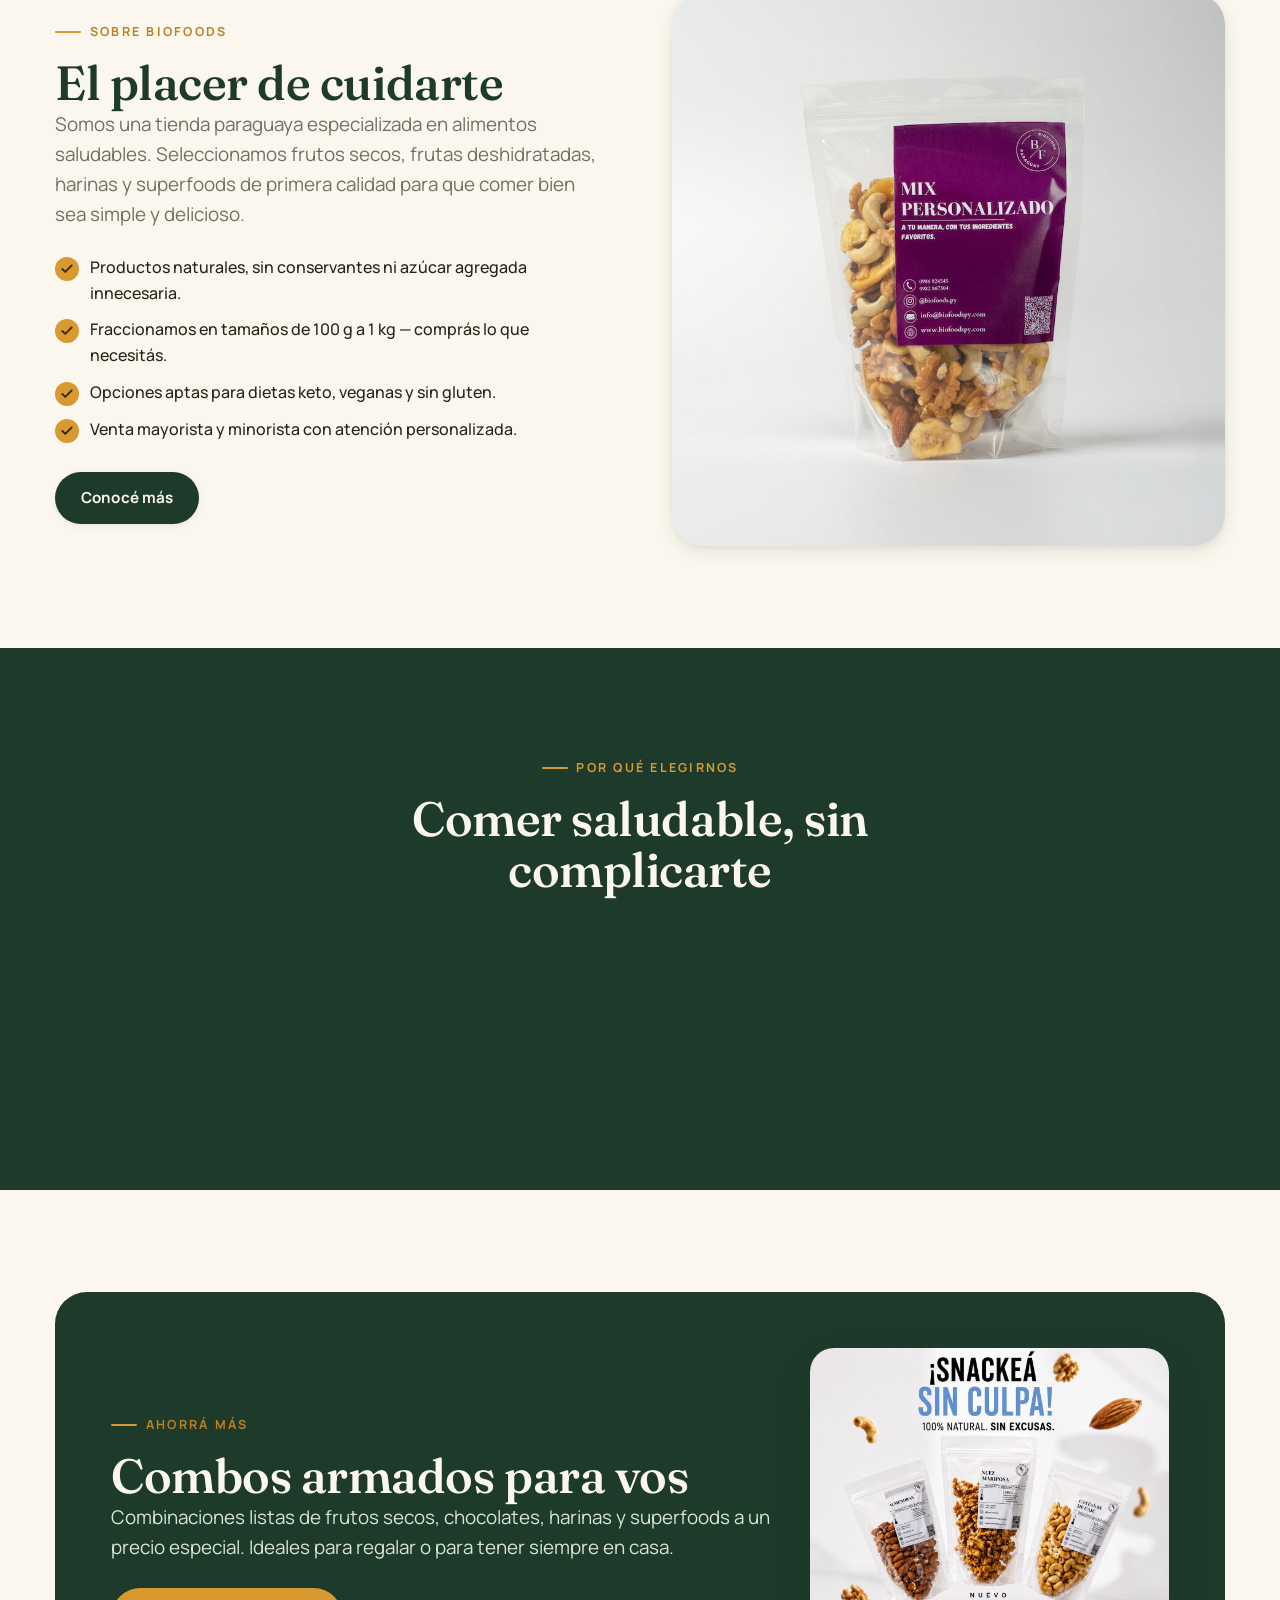
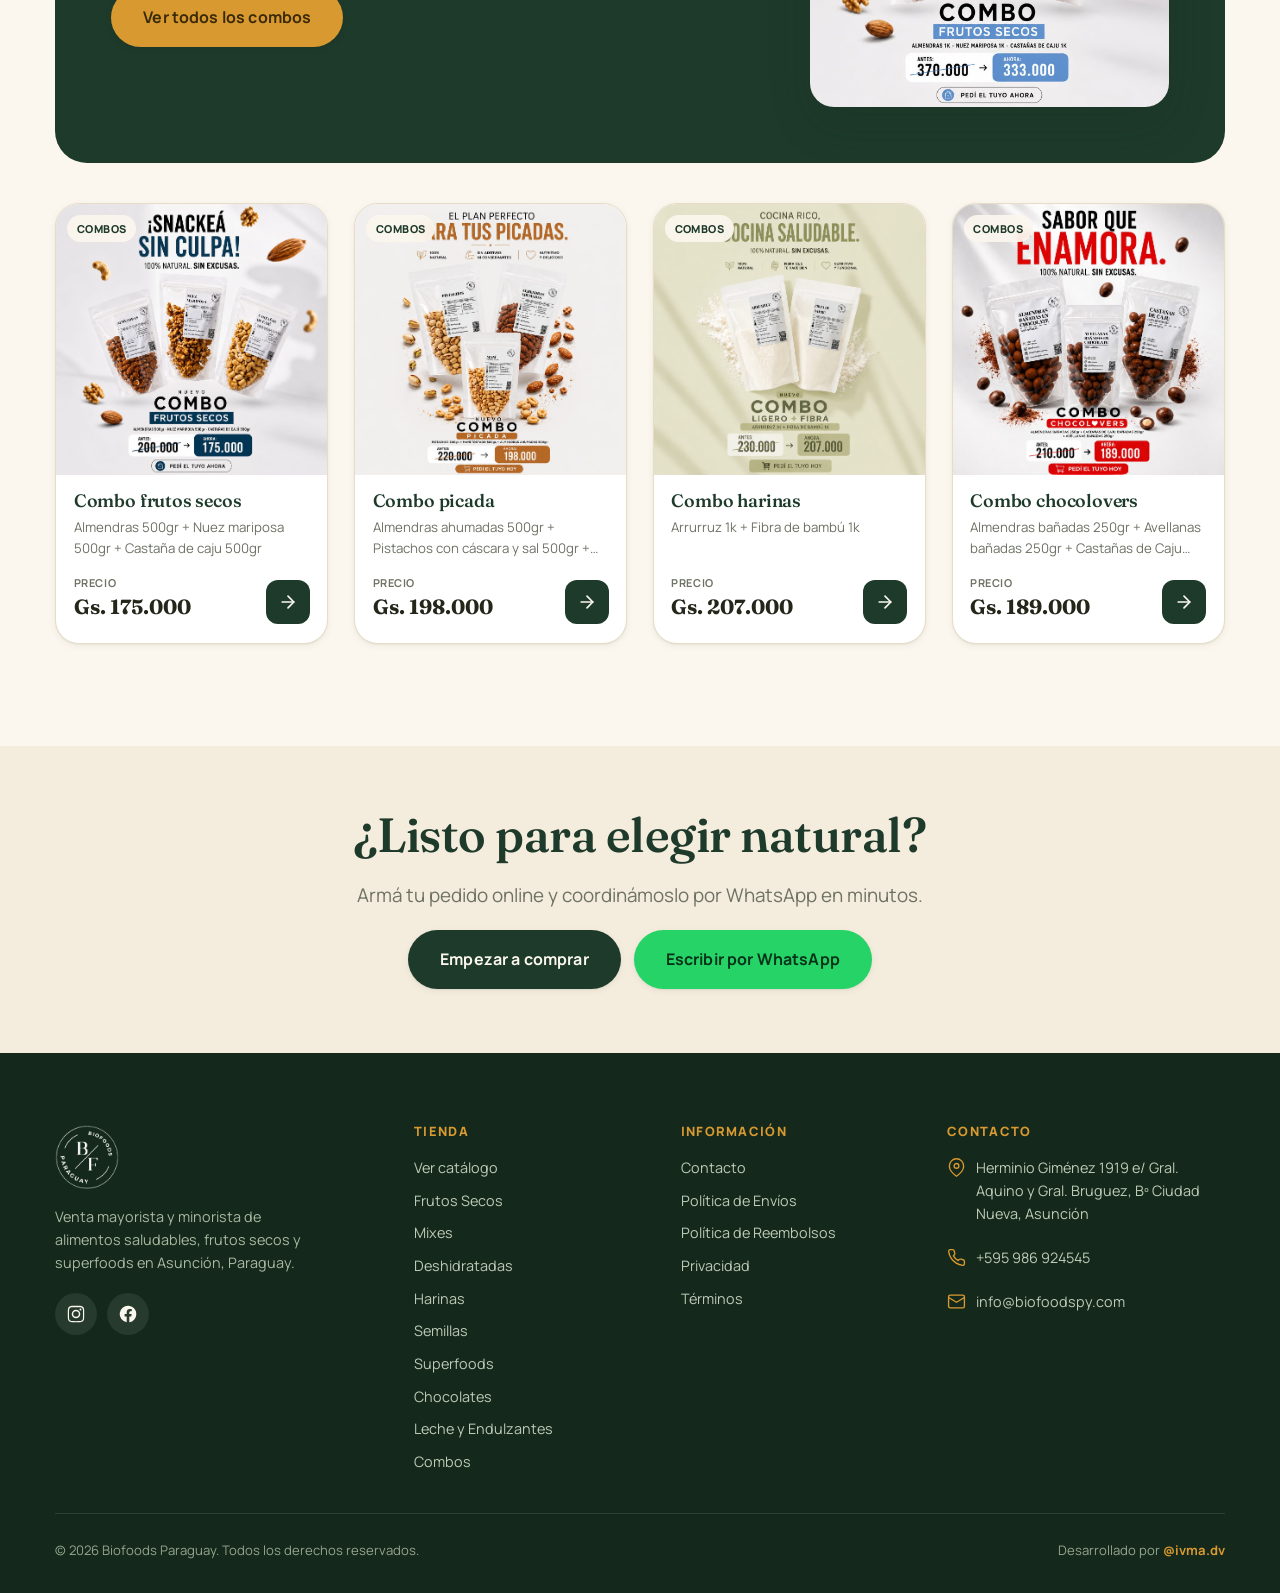
==== commit 4fd71419: "Hero con video de fondo; quitar WhatsApp del menú mobile; hamburguesa a la derecha - Hero: video ful" ====
--- a/index.html
+++ b/index.html
@@ -17,26 +17,21 @@
 <main>
   <!-- HERO -->
   <section class="hero">
-    <div class="container hero__grid">
+    <video class="hero__bg" src="assets/video/hero.mp4" poster="assets/img/mix-premium-1.jpg" autoplay muted loop playsinline aria-hidden="true"></video>
+    <div class="hero__scrim" aria-hidden="true"></div>
+    <div class="container hero__inner">
       <div class="hero__content" data-reveal>
         <span class="eyebrow">Alimentos naturales · Paraguay</span>
         <h1>Elegí natural,<br>elegí <em>biofoods</em></h1>
         <p class="hero__lead">Frutos secos, mixes, superfoods y más — seleccionados con cuidado por su calidad, sabor y autenticidad. El placer de cuidarte.</p>
         <div class="hero__cta">
-          <a class="btn btn--lg" href="catalogo.html">Ver catálogo</a>
-          <a class="btn btn--ghost btn--lg" href="catalogo.html?cat=combos">Ver combos</a>
+          <a class="btn btn--amber btn--lg" href="catalogo.html">Ver catálogo</a>
+          <a class="btn btn--outline btn--lg" href="catalogo.html?cat=combos">Ver combos</a>
         </div>
         <div class="hero__stats">
           <div class="hero__stat"><b>56+</b><span>Productos naturales</span></div>
           <div class="hero__stat"><b>9</b><span>Categorías</span></div>
           <div class="hero__stat"><b>100%</b><span>Calidad garantizada</span></div>
-        </div>
-      </div>
-      <div class="hero__visual" data-reveal data-delay="1">
-        <video src="assets/video/hero.mp4" poster="assets/img/mix-premium-1.jpg" autoplay muted loop playsinline aria-label="Productos naturales Biofoods"></video>
-        <div class="hero__badge">
-          <span class="dot">🌿</span>
-          <span><b>Sin conservantes</b><span>Naturales y saludables</span></span>
         </div>
       </div>
     </div>
--- a/css/styles.css
+++ b/css/styles.css
@@ -105,6 +105,8 @@
 .btn--ghost:hover{background:var(--white);box-shadow:inset 0 0 0 1.6px var(--forest)}
 .btn--light{--bg:var(--cream);--fg:var(--forest)}
 .btn--light:hover{background:#fff}
+.btn--outline{--bg:transparent;--fg:var(--cream);box-shadow:inset 0 0 0 1.6px rgba(251,247,238,.55)}
+.btn--outline:hover{background:rgba(251,247,238,.12);box-shadow:inset 0 0 0 1.6px var(--cream)}
 .btn--wa{--bg:#25d366;--fg:#08331a}
 .btn--wa:hover{background:#1eb257}
 .btn--block{width:100%}
@@ -137,6 +139,22 @@
 .main-nav a.active{color:var(--forest)}
 .main-nav a.active::after{content:"";position:absolute;left:.8rem;right:.8rem;bottom:.34rem;height:2px;background:var(--amber);border-radius:2px}
 
+/* Categorías dropdown (desktop) */
+.main-nav .has-dropdown{position:relative}
+.main-nav .has-dropdown::after{content:"";position:absolute;top:100%;left:0;right:0;height:14px}
+.nav-drop-toggle{display:inline-flex;align-items:center;gap:.32rem;cursor:pointer}
+.nav-drop-toggle svg{width:13px;height:13px;transition:transform .25s var(--ease)}
+.has-dropdown:hover .nav-drop-toggle svg,.has-dropdown:focus-within .nav-drop-toggle svg{transform:rotate(180deg)}
+.nav-dropdown{position:absolute;top:calc(100% + 12px);left:50%;transform:translateX(-50%) translateY(8px);
+  background:var(--white);border:1px solid var(--sand);border-radius:18px;box-shadow:var(--shadow-lg);
+  padding:.5rem;min-width:240px;display:grid;gap:.1rem;z-index:70;
+  opacity:0;visibility:hidden;transition:opacity .25s var(--ease),transform .25s var(--ease),visibility .25s}
+.has-dropdown:hover .nav-dropdown,.has-dropdown:focus-within .nav-dropdown{opacity:1;visibility:visible;transform:translateX(-50%) translateY(0)}
+.nav-dropdown a{display:flex;align-items:center;gap:.6rem;padding:.6rem .8rem;border-radius:11px;font-weight:600;font-size:.9rem;color:var(--ink)}
+.nav-dropdown a::after{display:none}
+.nav-dropdown a:hover{background:var(--cream-2);color:var(--forest)}
+.nav-dropdown .cm-emoji{font-size:1.05rem;line-height:1}
+
 .header-actions{display:flex;align-items:center;gap:.35rem}
 .icon-btn{width:44px;height:44px;border-radius:50%;display:grid;place-items:center;color:var(--forest);
   transition:background .2s,transform .2s;position:relative}
@@ -149,40 +167,49 @@
 .nav-toggle{display:none}
 
 /* Mobile menu */
-.mobile-nav{position:fixed;inset:0;z-index:70;background:var(--cream);padding:1.2rem;
+.mobile-nav{position:fixed;inset:0;z-index:70;background:var(--cream);padding:1.2rem;height:100dvh;
   transform:translateX(100%);transition:transform .38s var(--ease);display:flex;flex-direction:column;visibility:hidden}
 .mobile-nav.open{transform:translateX(0);visibility:visible}
-.mobile-nav__top{display:flex;justify-content:space-between;align-items:center;height:var(--header-h)}
+.mobile-nav__top{display:flex;justify-content:space-between;align-items:center;height:var(--header-h);flex-shrink:0}
+.mobile-nav__scroll{flex:1;overflow-y:auto;-webkit-overflow-scrolling:touch;min-height:0}
 .mobile-nav ul{margin-top:1rem;display:flex;flex-direction:column;gap:.2rem}
 .mobile-nav a{display:block;font-family:var(--font-display);font-size:1.5rem;color:var(--forest);
   padding:.7rem .4rem;border-bottom:1px solid var(--sand)}
-.mobile-nav__footer{margin-top:auto;display:flex;gap:.8rem;padding-top:1.2rem}
+.mobile-nav__footer{flex-shrink:0;display:flex;gap:.8rem;padding-top:1.2rem;
+  padding-bottom:calc(env(safe-area-inset-bottom) + .4rem)}
+/* mobile categories accordion */
+.m-has-sub .m-sub-toggle{display:flex;align-items:center;justify-content:space-between;width:100%;
+  font-family:var(--font-display);font-size:1.5rem;color:var(--forest);padding:.7rem .4rem;
+  border-bottom:1px solid var(--sand);cursor:pointer}
+.m-has-sub .m-sub-toggle svg{width:20px;height:20px;transition:transform .3s var(--ease)}
+.m-has-sub.open .m-sub-toggle svg{transform:rotate(180deg)}
+.m-sub{display:grid;max-height:0;overflow:hidden;transition:max-height .4s var(--ease)}
+.m-has-sub.open .m-sub{max-height:680px}
+.m-sub a{font-family:var(--font-sans)!important;font-size:1.02rem!important;color:var(--ink)!important;
+  padding:.55rem .4rem .55rem 1.1rem;border-bottom:1px solid var(--cream-2);display:flex;align-items:center;gap:.6rem}
+.m-sub .cm-emoji{font-size:1.05rem}
 
 /* ---------- Announcement ---------- */
 .announce{background:var(--pine);color:var(--cream);text-align:center;font-size:.82rem;font-weight:600;
   letter-spacing:.04em;padding:.5rem 1rem}
 .announce span{opacity:.85}
 
-/* ---------- Hero ---------- */
-.hero{position:relative;overflow:hidden;background:linear-gradient(160deg,#fdfaf3,#f2e9d7)}
-.hero__grid{display:grid;grid-template-columns:1.05fr .95fr;gap:clamp(1.5rem,4vw,3.5rem);align-items:center;
-  padding-block:clamp(2.5rem,6vw,4.5rem)}
-.hero__content{max-width:33rem}
-.hero h1{margin-bottom:1.3rem}
-.hero h1 em{font-style:italic;color:var(--amber-600)}
-.hero__lead{font-size:clamp(1.05rem,1.7vw,1.25rem);color:var(--muted);margin-bottom:2rem}
+/* ---------- Hero (video background) ---------- */
+.hero{position:relative;overflow:hidden;background:var(--pine);
+  min-height:min(86vh,700px);display:flex;align-items:center}
+.hero__bg{position:absolute;inset:0;width:100%;height:100%;object-fit:cover;z-index:0}
+.hero__scrim{position:absolute;inset:0;z-index:1;
+  background:linear-gradient(100deg,rgba(15,32,20,.9) 0%,rgba(15,32,20,.7) 42%,rgba(15,32,20,.4) 72%,rgba(15,32,20,.55) 100%)}
+.hero__inner{position:relative;z-index:2;width:100%;padding-block:clamp(3rem,9vh,5.5rem)}
+.hero__content{max-width:38rem;color:var(--cream)}
+.hero .eyebrow{color:var(--amber)}
+.hero h1{color:var(--cream);margin-bottom:1.3rem;text-shadow:0 2px 24px rgba(0,0,0,.28)}
+.hero h1 em{font-style:italic;color:var(--amber)}
+.hero__lead{font-size:clamp(1.05rem,1.7vw,1.25rem);color:#e7ede2;margin-bottom:2rem;max-width:34rem;text-shadow:0 1px 12px rgba(0,0,0,.3)}
 .hero__cta{display:flex;flex-wrap:wrap;gap:.8rem}
-.hero__stats{display:flex;gap:2.2rem;margin-top:2.6rem;flex-wrap:wrap}
-.hero__stat b{font-family:var(--font-display);font-size:1.9rem;color:var(--forest);display:block;line-height:1}
-.hero__stat span{font-size:.82rem;color:var(--muted);font-weight:600}
-.hero__visual{position:relative}
-.hero__visual img,.hero__visual video{width:100%;border-radius:var(--radius-xl);box-shadow:var(--shadow-lg);object-fit:cover;aspect-ratio:4/5;display:block}
-.hero__badge{position:absolute;bottom:-18px;left:-18px;background:var(--white);border-radius:20px;
-  padding:1rem 1.2rem;box-shadow:var(--shadow-md);display:flex;align-items:center;gap:.75rem;max-width:230px}
-.hero__badge .dot{width:42px;height:42px;border-radius:12px;background:var(--cream-2);display:grid;place-items:center;font-size:1.4rem;flex-shrink:0}
-.hero__badge b{display:block;font-size:.9rem;color:var(--forest)}
-.hero__badge span{font-size:.76rem;color:var(--muted)}
-.hero__leaf{position:absolute;font-size:2rem;opacity:.5;animation:float 6s ease-in-out infinite}
+.hero__stats{display:flex;gap:2.4rem;margin-top:2.8rem;flex-wrap:wrap}
+.hero__stat b{font-family:var(--font-display);font-size:2rem;color:var(--cream);display:block;line-height:1}
+.hero__stat span{font-size:.82rem;color:#cddac8;font-weight:600}
 
 @keyframes float{0%,100%{transform:translateY(0) rotate(0)}50%{transform:translateY(-12px) rotate(6deg)}}
 
@@ -199,7 +226,6 @@
   mask-image:linear-gradient(90deg,transparent,#000 5%,#000 95%,transparent)}
 .carousel__track{display:flex;width:max-content;padding-block:1.2rem;will-change:transform;
   animation:marquee var(--marquee-duration,48s) linear infinite}
-.carousel:hover .carousel__track,.carousel:focus-within .carousel__track{animation-play-state:paused}
 .carousel .card{flex:0 0 clamp(238px,26vw,296px);width:clamp(238px,26vw,296px);margin-right:clamp(1rem,2vw,1.6rem)}
 
 /* ---------- Background decorations ---------- */
@@ -214,20 +240,21 @@
 
 /* ---------- Category tiles ---------- */
 .cat-grid{display:grid;grid-template-columns:repeat(3,1fr);gap:1rem}
-.cat-tile{position:relative;border-radius:var(--radius-lg);overflow:hidden;background:var(--forest);
-  aspect-ratio:5/4;display:flex;flex-direction:column;justify-content:flex-end;padding:1.3rem;
-  color:var(--cream);isolation:isolate;transition:transform .35s var(--ease),box-shadow .35s var(--ease)}
-.cat-tile img{position:absolute;inset:0;width:100%;height:100%;object-fit:cover;z-index:-2;transition:transform .6s var(--ease)}
-.cat-tile::after{content:"";position:absolute;inset:0;z-index:-1;
-  background:linear-gradient(to top,rgba(20,41,27,.82) 8%,rgba(20,41,27,.15) 60%,rgba(20,41,27,.35))}
-.cat-tile:hover{transform:translateY(-6px);box-shadow:var(--shadow-lg)}
-.cat-tile:hover img{transform:scale(1.08)}
-.cat-tile b{font-family:var(--font-display);font-size:1.2rem;line-height:1.1}
-.cat-tile small{font-size:.78rem;opacity:.82;font-weight:600;margin-top:.15rem}
-.cat-tile .arrow{position:absolute;top:1rem;right:1rem;width:34px;height:34px;border-radius:50%;
-  background:rgba(251,247,238,.16);backdrop-filter:blur(4px);display:grid;place-items:center;
-  transition:background .3s,transform .3s}
-.cat-tile:hover .arrow{background:var(--amber);color:#3a2a08;transform:rotate(-45deg)}
+.cat-tile{display:flex;flex-direction:column;background:var(--white);border:1px solid var(--sand);
+  border-radius:var(--radius);overflow:hidden;box-shadow:var(--shadow-sm);
+  transition:transform .35s var(--ease),box-shadow .35s var(--ease)}
+.cat-tile:hover{transform:translateY(-6px);box-shadow:var(--shadow-md);border-color:var(--sand-line)}
+.cat-tile__img{position:relative;aspect-ratio:16/10;overflow:hidden;background:var(--cream-2)}
+.cat-tile__img img{width:100%;height:100%;object-fit:cover;transition:transform .6s var(--ease)}
+.cat-tile:hover .cat-tile__img img{transform:scale(1.06)}
+.cat-tile__cap{padding:.75rem 1rem .9rem;display:flex;flex-direction:column;gap:.12rem}
+.cat-tile__cap b{font-family:var(--font-display);font-size:1.12rem;line-height:1.1;color:var(--forest)}
+.cat-tile__cap small{font-size:.74rem;font-weight:700;color:var(--muted)}
+.cat-tile .arrow{position:absolute;top:.7rem;right:.7rem;width:32px;height:32px;border-radius:50%;
+  background:rgba(255,255,255,.92);color:var(--forest);backdrop-filter:blur(4px);display:grid;place-items:center;
+  box-shadow:var(--shadow-sm);transition:background .3s,color .3s,transform .3s}
+.cat-tile .arrow svg{width:16px;height:16px}
+.cat-tile:hover .arrow{background:var(--forest);color:var(--cream);transform:rotate(-45deg)}
 
 /* ---------- Product card ---------- */
 .product-grid{display:grid;grid-template-columns:repeat(auto-fill,minmax(230px,1fr));gap:clamp(1rem,2.2vw,1.6rem)}
@@ -449,10 +476,12 @@
 }
 
 /* ---------- Toast ---------- */
-.toast{position:fixed;left:50%;bottom:30px;transform:translate(-50%,120%);z-index:110;
+.toast{position:fixed;left:50%;bottom:30px;transform:translate(-50%,200%);z-index:110;
+  opacity:0;visibility:hidden;pointer-events:none;
   background:var(--forest);color:var(--cream);padding:.9rem 1.4rem;border-radius:100px;font-weight:700;font-size:.9rem;
-  box-shadow:var(--shadow-lg);display:flex;align-items:center;gap:.6rem;transition:transform .4s var(--ease)}
-.toast.show{transform:translate(-50%,0)}
+  box-shadow:var(--shadow-lg);display:flex;align-items:center;gap:.6rem;
+  transition:transform .4s var(--ease),opacity .3s var(--ease),visibility .3s}
+.toast.show{transform:translate(-50%,0);opacity:1;visibility:visible}
 .toast svg{width:20px;height:20px;color:var(--amber)}
 
 /* ---------- Page hero (secondary) ---------- */
@@ -529,6 +558,7 @@
 @media (max-width:820px){
   :root{--header-h:66px}
   .main-nav,.header-actions .search-only{display:none}
+  .header-actions{margin-left:auto}
   .nav-toggle{display:grid}
   .split{grid-template-columns:1fr}
   .split__media{order:-1}
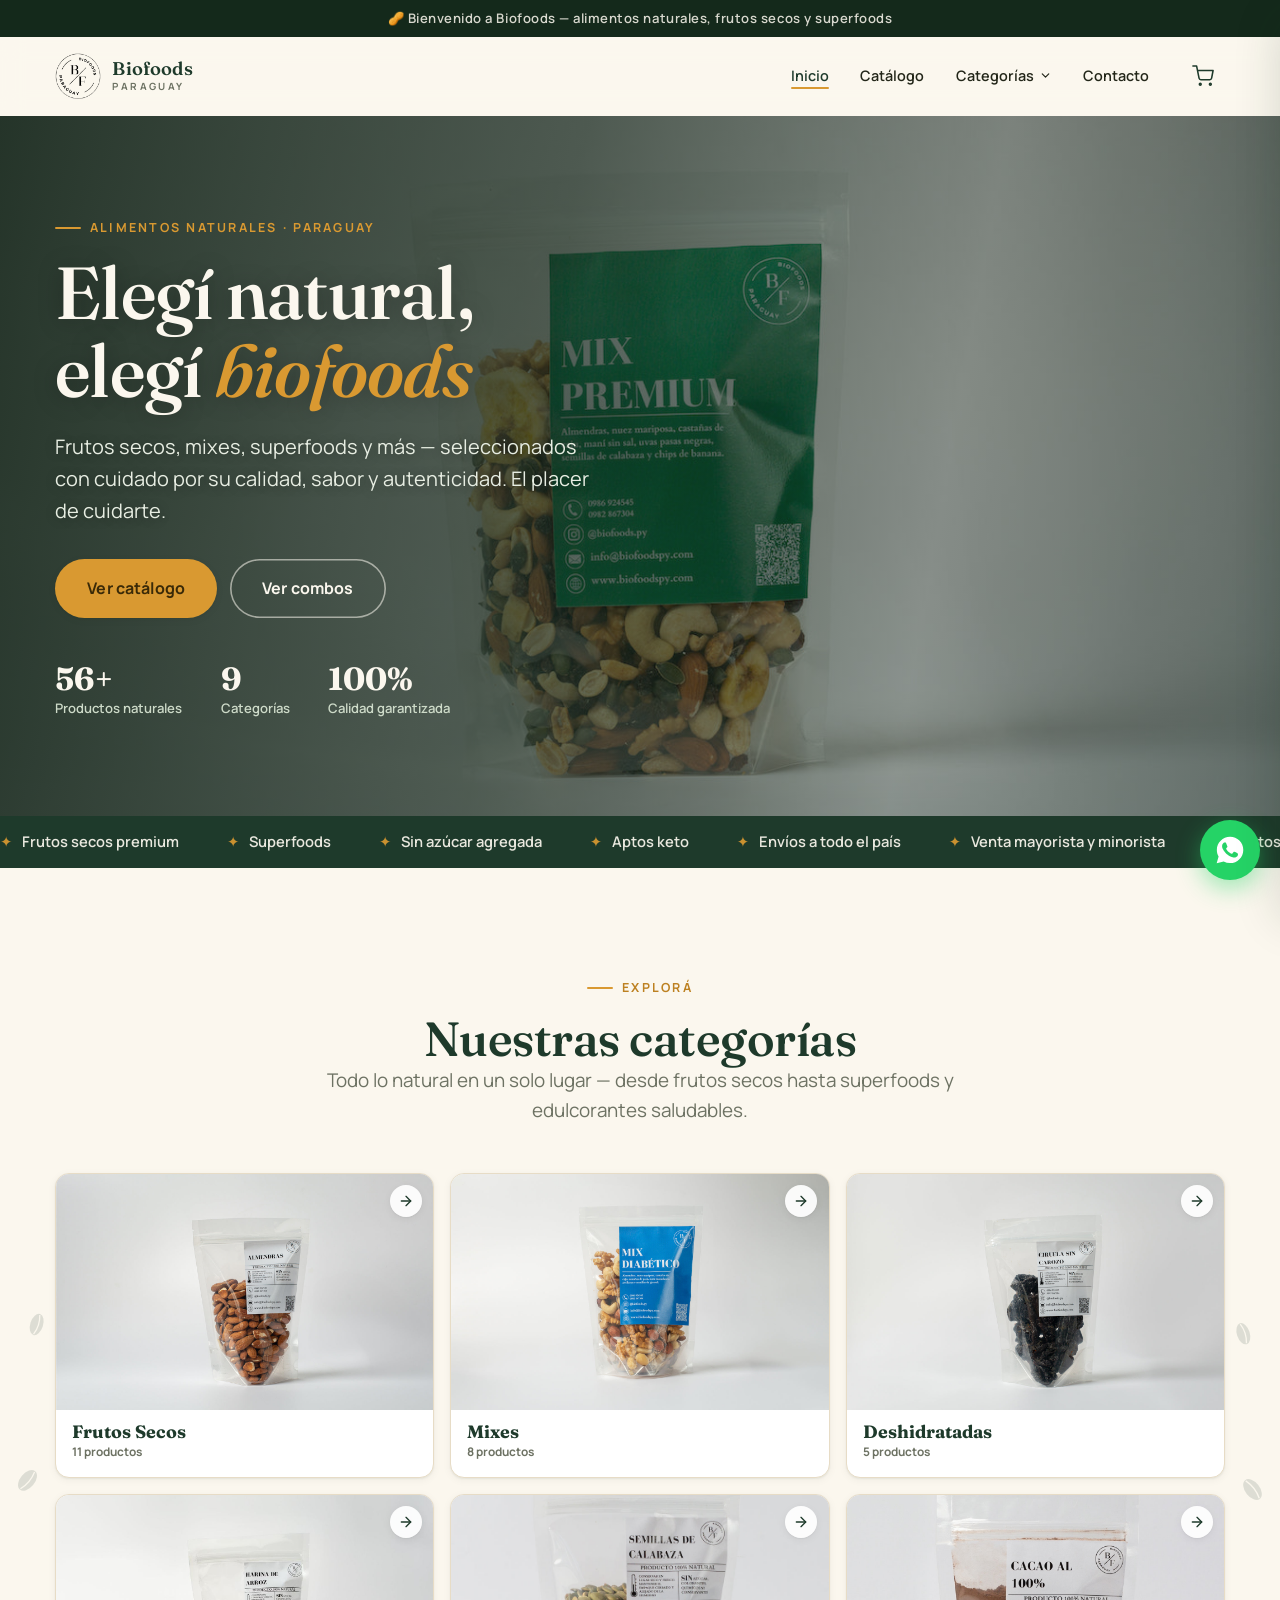
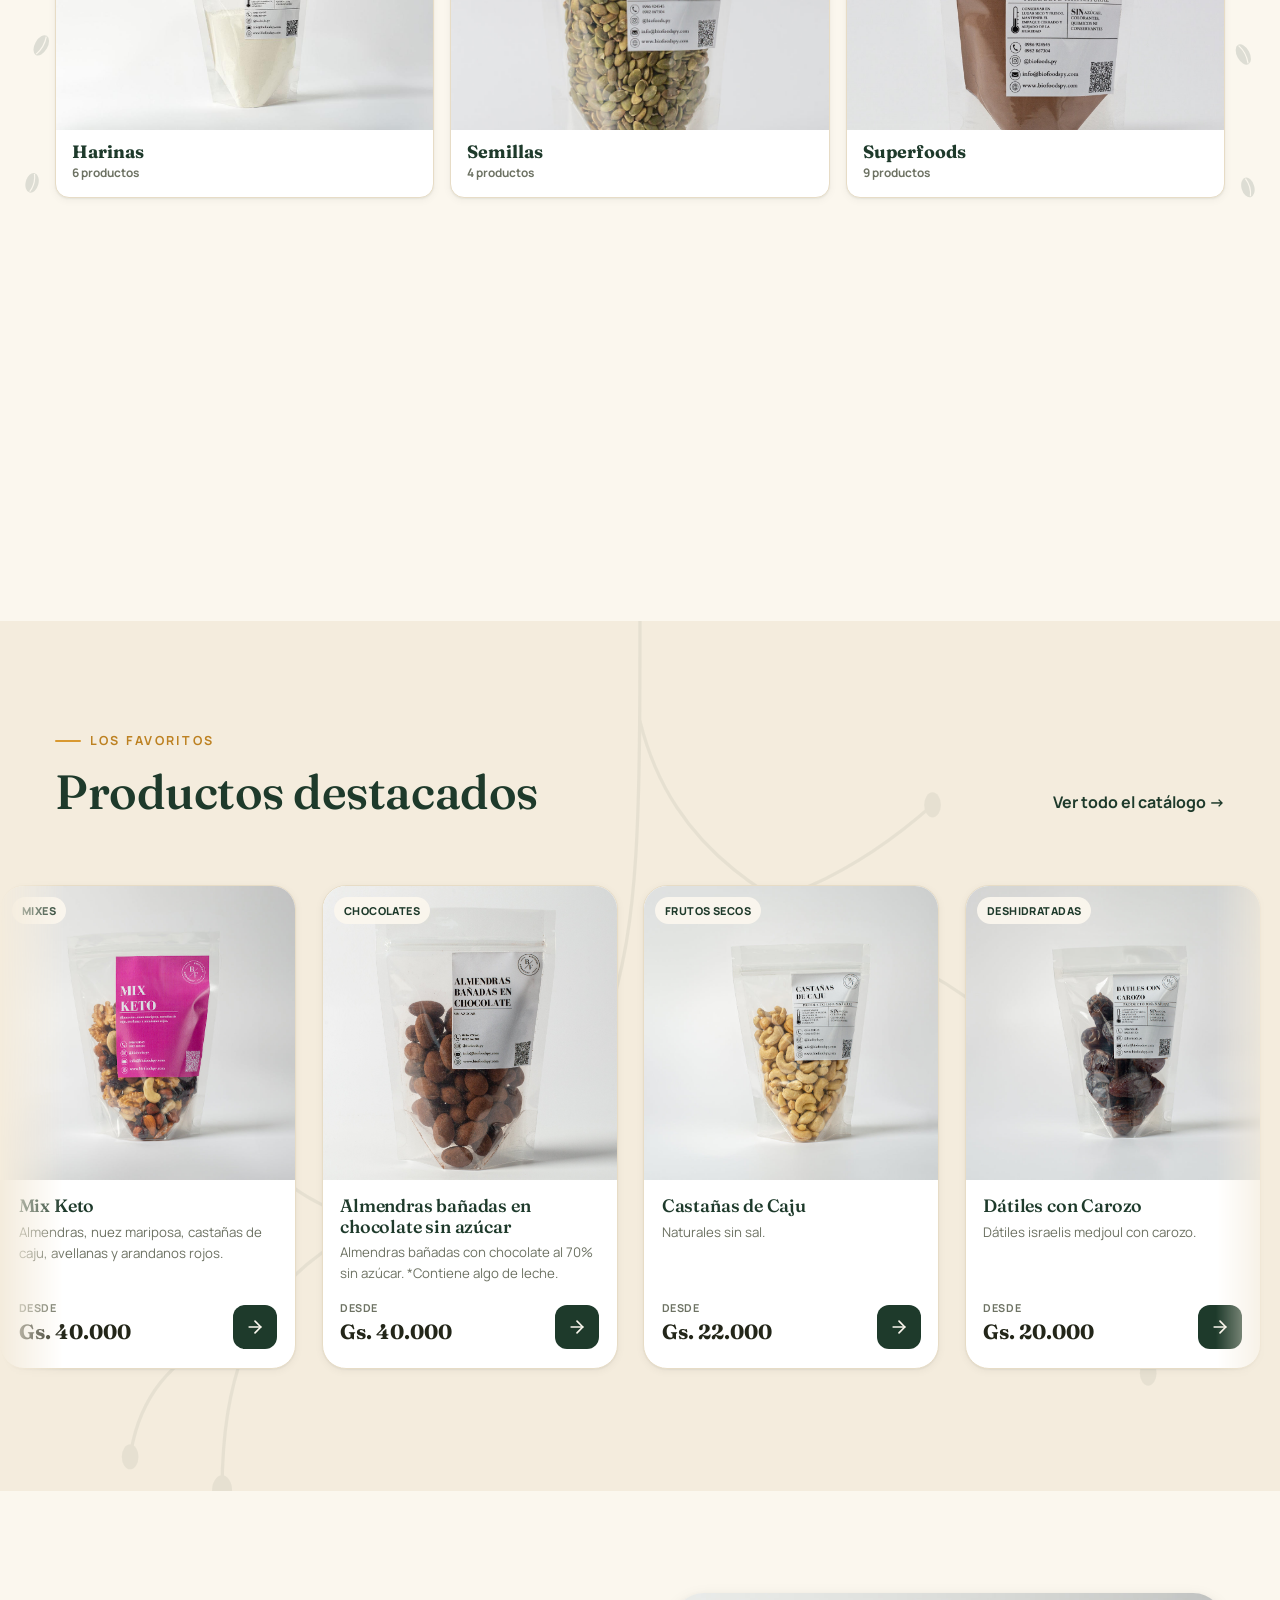
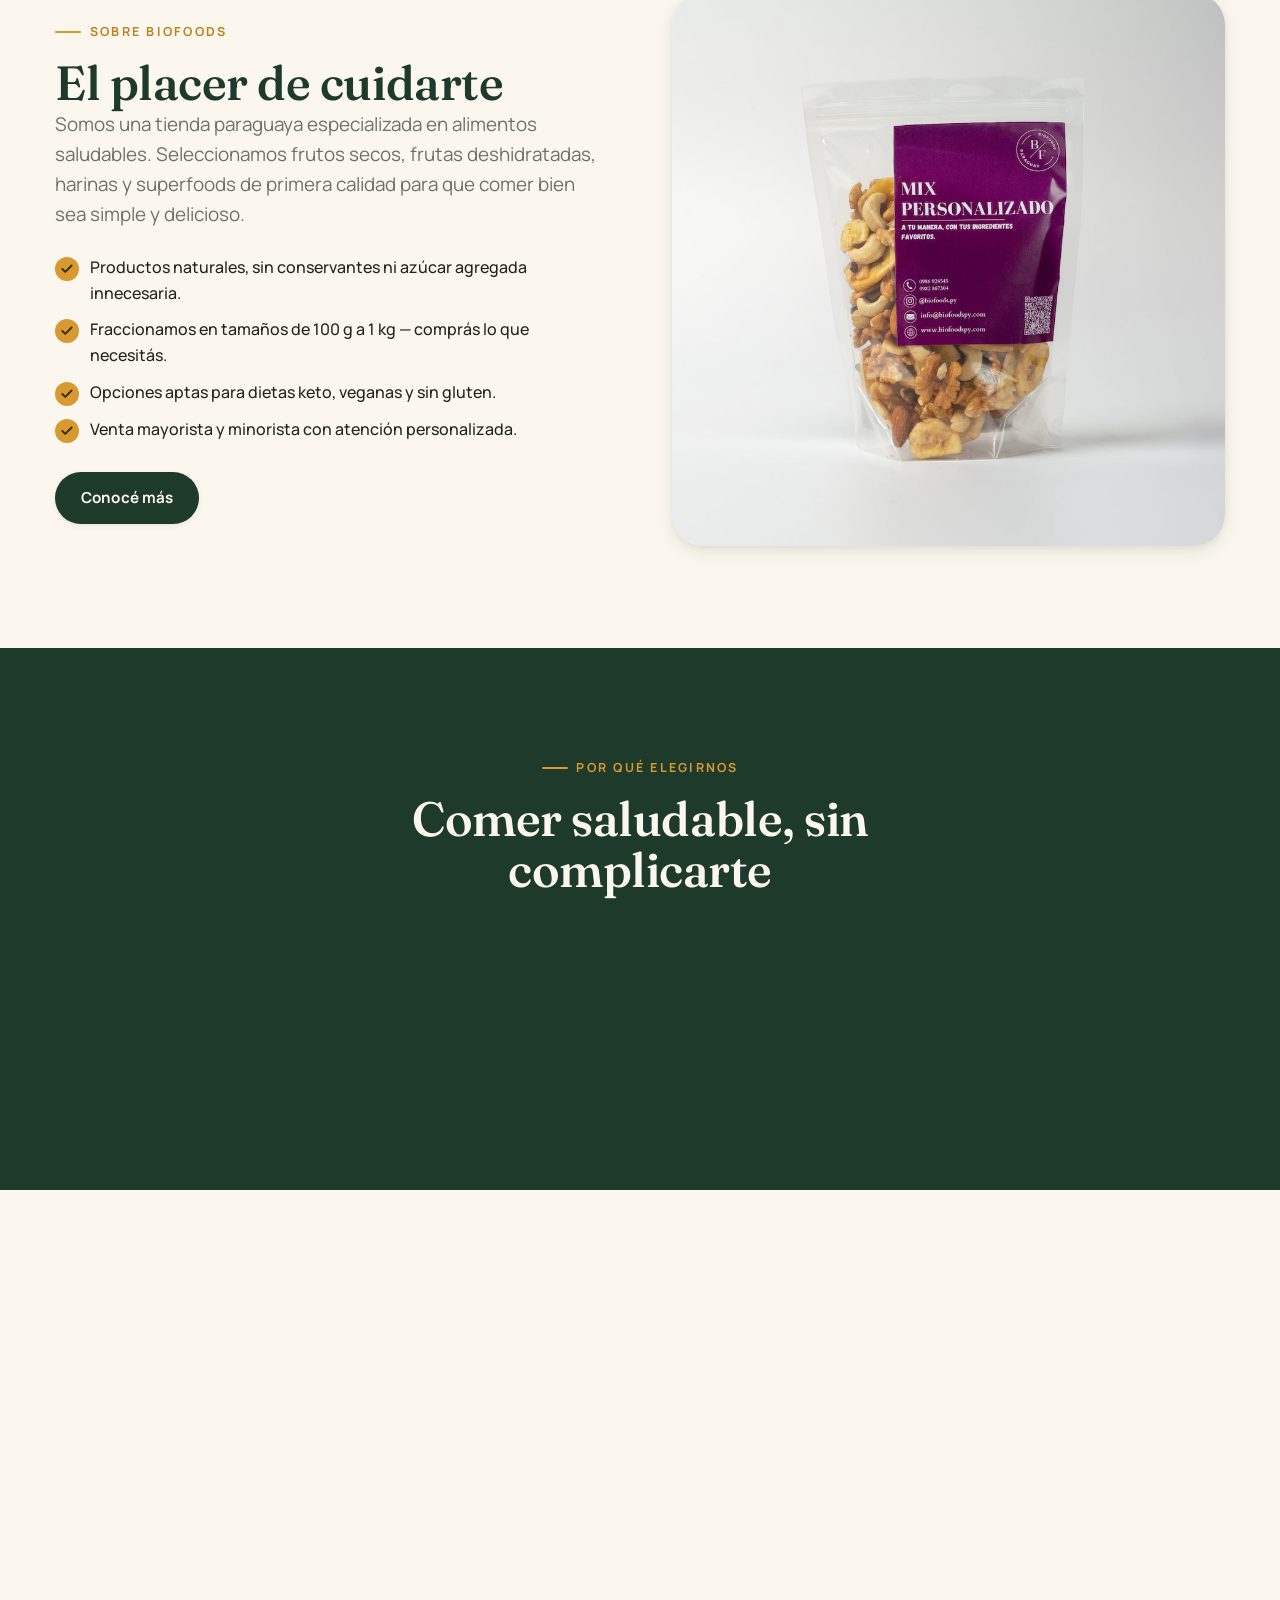
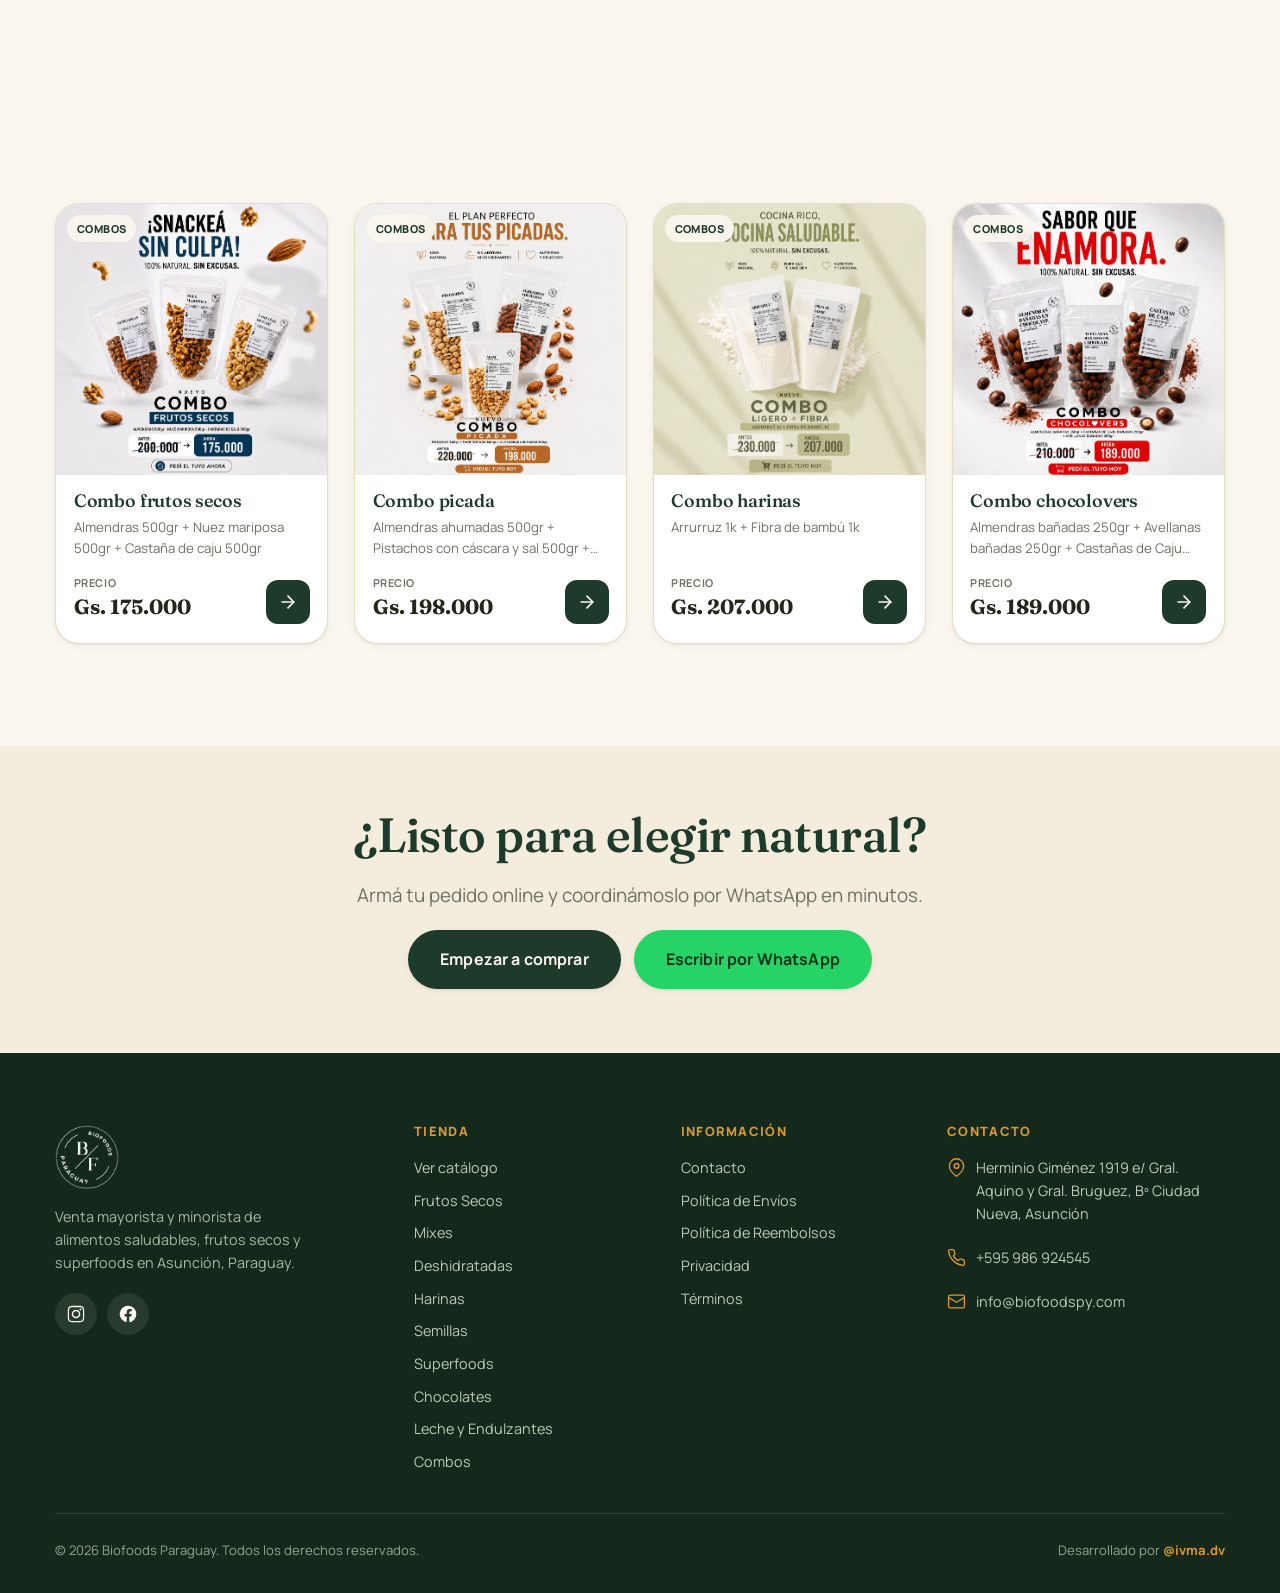
==== commit 57a66d42: "Hero con video de fondo detrás del texto + videos separados desktop/mobile - Hero rediseñado: video " ====
--- a/index.html
+++ b/index.html
@@ -17,7 +17,7 @@
 <main>
   <!-- HERO -->
   <section class="hero">
-    <video class="hero__bg" src="assets/video/hero.mp4" poster="assets/img/mix-premium-1.jpg" autoplay muted loop playsinline aria-hidden="true"></video>
+    <video class="hero__bg" id="heroVideo" poster="assets/img/mix-premium-1.jpg" data-desktop="assets/video/hero-desktop.mp4" data-mobile="assets/video/hero-mobile.mp4" autoplay muted loop playsinline aria-hidden="true"></video>
     <div class="hero__scrim" aria-hidden="true"></div>
     <div class="container hero__inner">
       <div class="hero__content" data-reveal>
